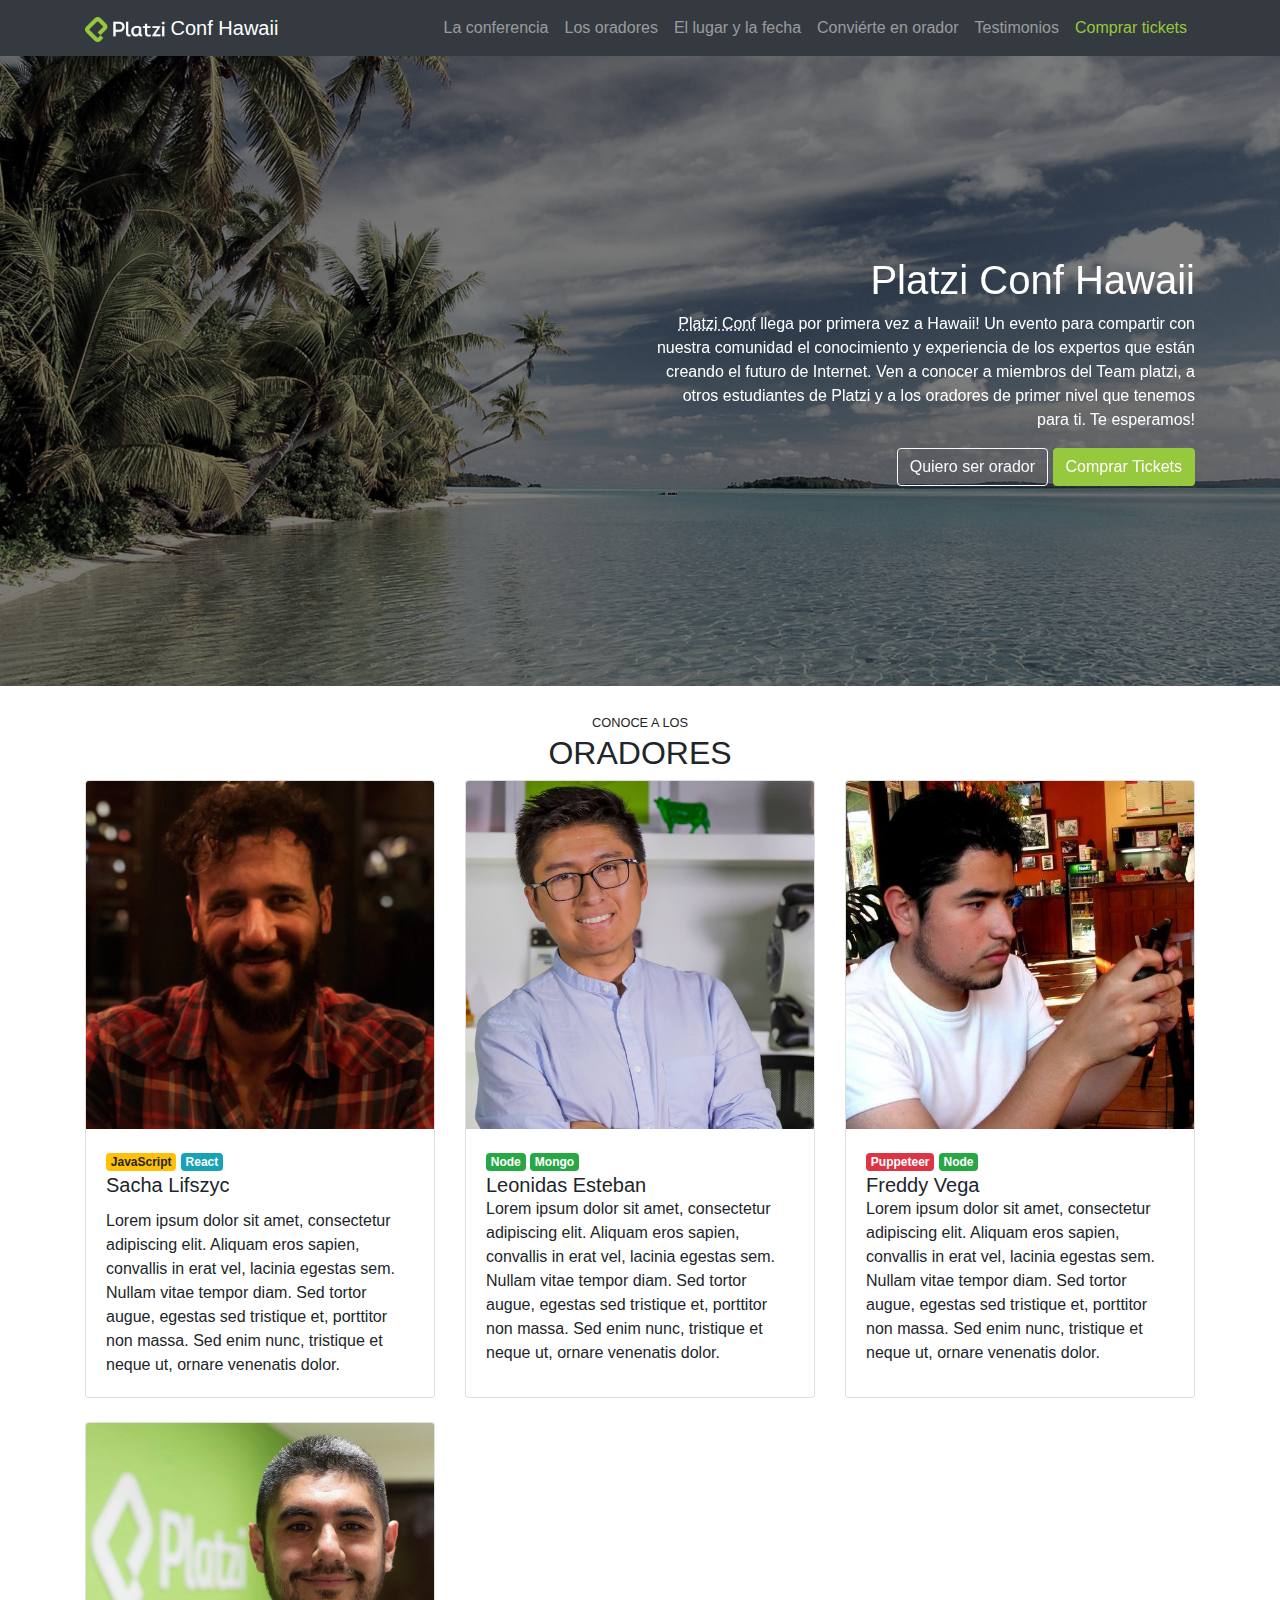
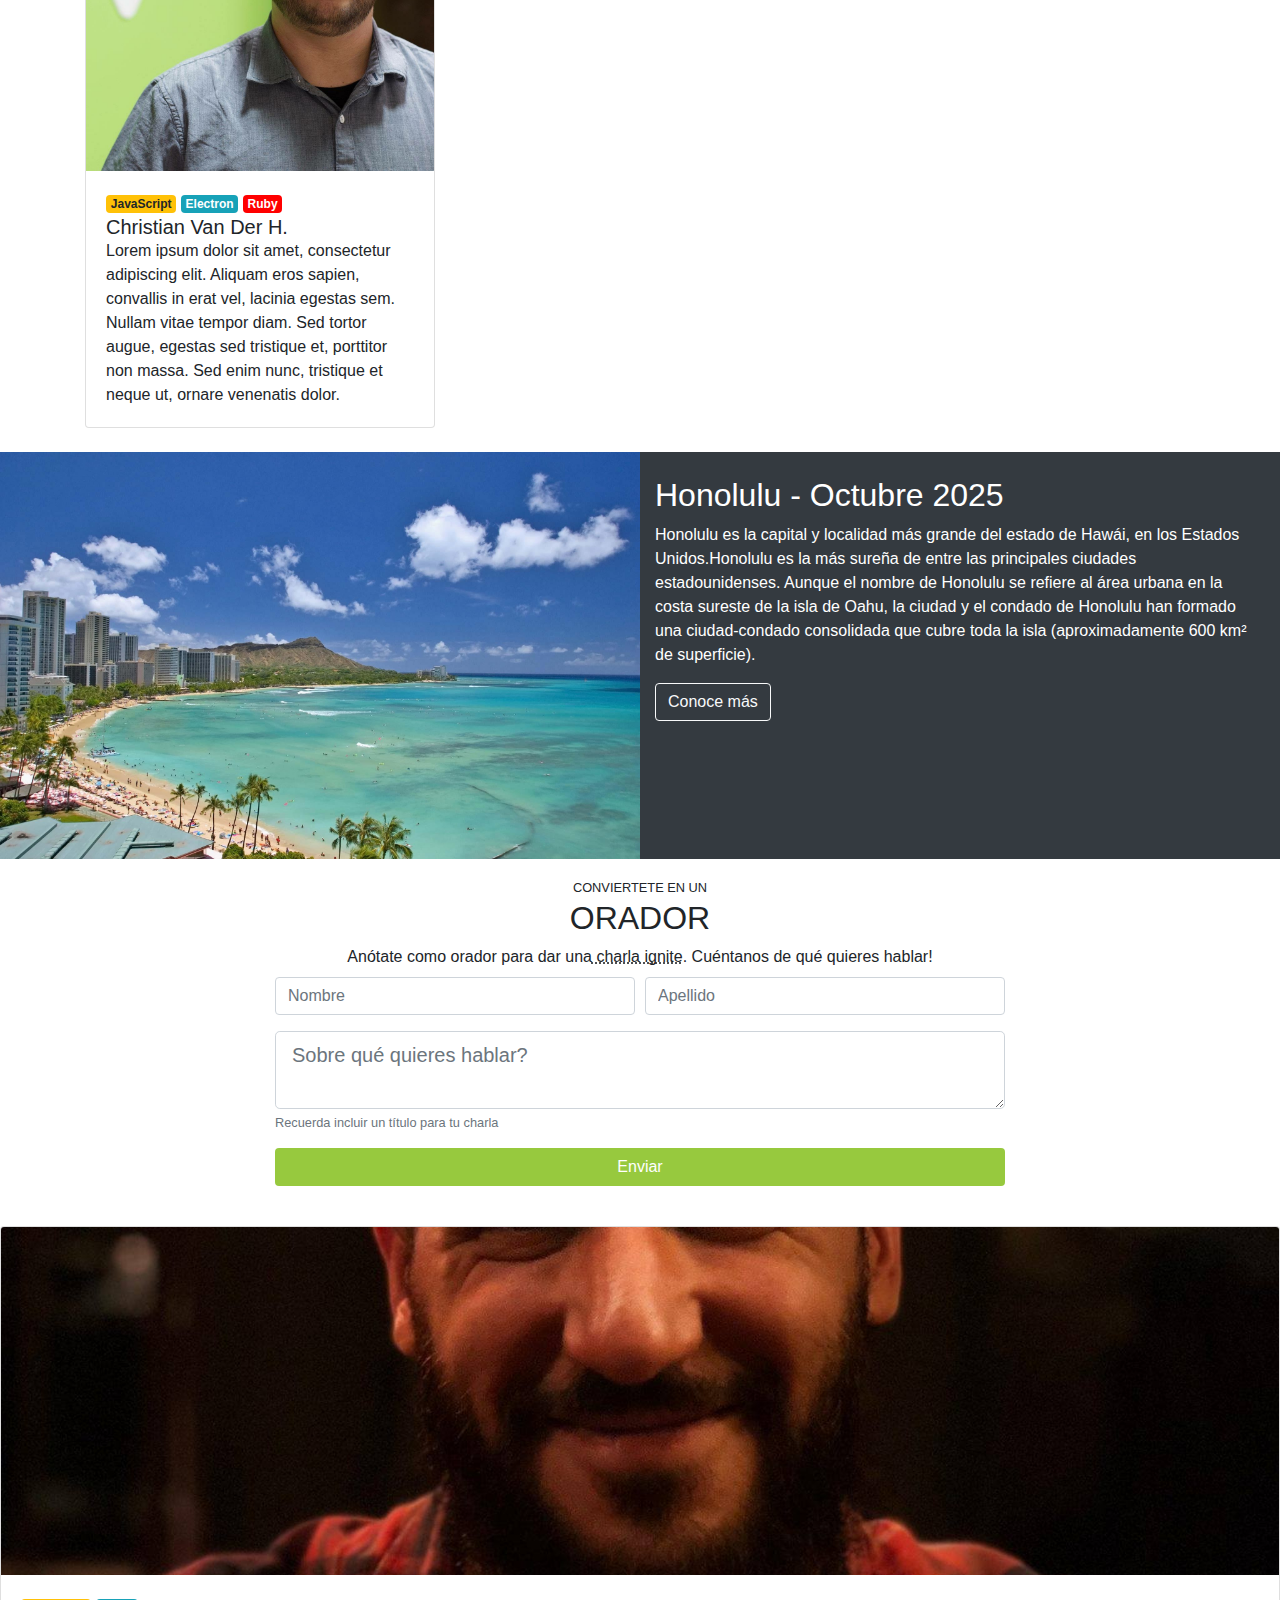
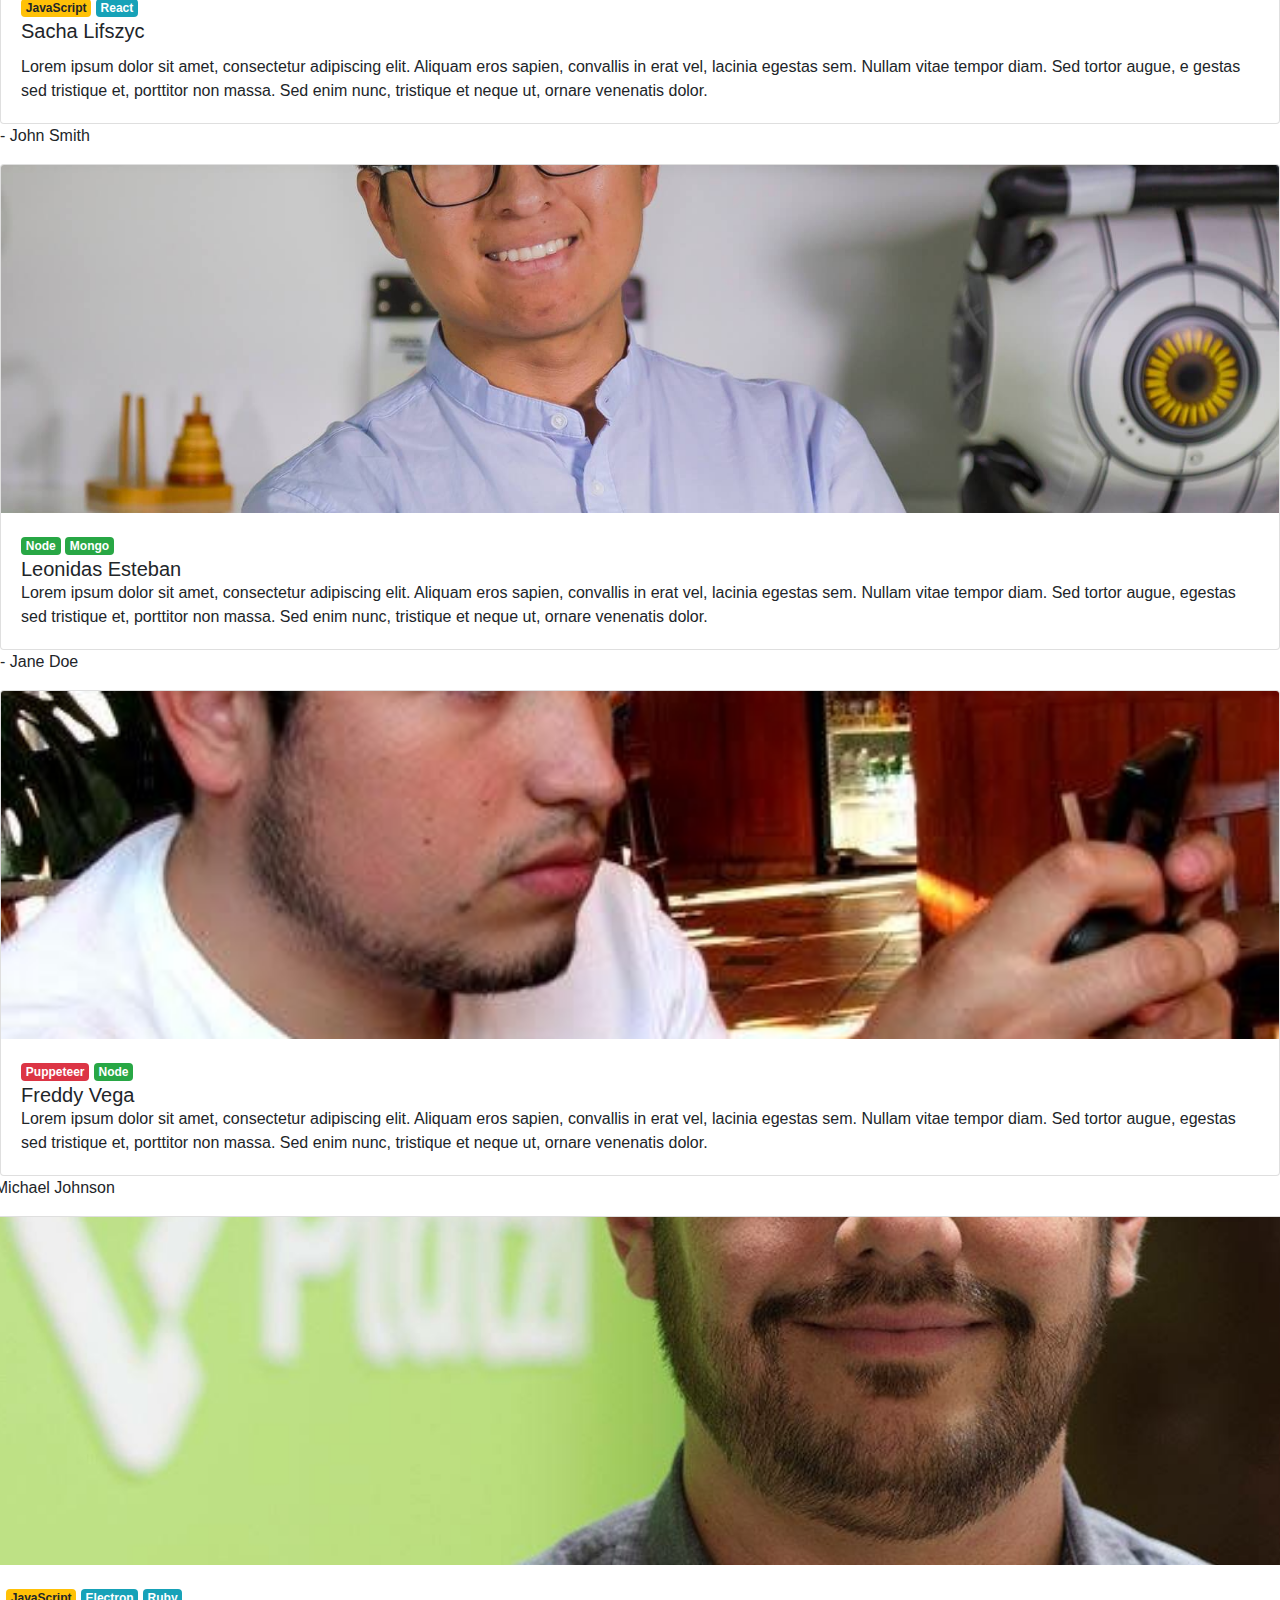
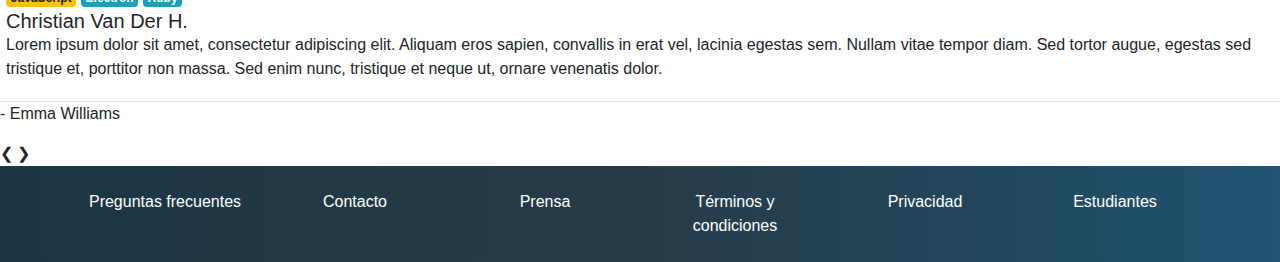
==== index.html @ 07f014dd "sección de testimonios incluida en la navbar" ====
<!doctype html>
<html lang="en">
  <head>
    <!-- Required meta tags -->
    <meta charset="utf-8">
    <meta name="viewport" content="width=device-width, initial-scale=1, shrink-to-fit=no">

    <!-- Bootstrap CSS -->
    <link rel="stylesheet" href="https://stackpath.bootstrapcdn.com/bootstrap/4.4.1/css/bootstrap.min.css" integrity="sha384-Vkoo8x4CGsO3+Hhxv8T/Q5PaXtkKtu6ug5TOeNV6gBiFeWPGFN9MuhOf23Q9Ifjh" crossorigin="anonymous">
    <link rel="stylesheet" href="css/index.css">
    <title>Proyecto Bootstrap</title>
    
  </head>
  <body data-spy="scroll" data-target="#navbar" data-offset="57">
        <nav id="header" class="navbar navbar-expand-lg navbar-dark bg-dark sticky-top">
    <div class="container">
      <a class="navbar-brand" href="#">
        <img src="images/platzi-logo.png" alt="Logo de Platzi">
        Conf Hawaii
      </a>
      <button class="navbar-toggler" type="button" data-toggle="collapse" data-target="#navbar" aria-controls="navbarSupportedContent" aria-expanded="false" aria-label="Toggle navigation">
      <span class="navbar-toggler-icon"></span>
      </button>

      <div class="collapse navbar-collapse" id="navbar">
      <ul class="navbar-nav ml-auto">
        <li class="nav-item">
          <a class="nav-link" href="#main">La conferencia <span class="sr-only">(current)</span></a>
        </li>
        <li class="nav-item">
          <a class="nav-link" href="#speakers">Los oradores</a>
        </li>
        <li class="nav-item">
          <a class="nav-link" href="#place-time">El lugar y la fecha</a>
        </li>
        <li class="nav-item">
          <a class="nav-link" href="#conviertete-en-orador">Conviérte en orador</a>
        </li>
        <li class="nav-item">
          <a class="nav-link" href="#testimonies">Testimonios</a>
        </li>
        <li class="nav-item">
          <a class="nav-link text-platzi" href="#" data-toggle="modal" data-target="#modalCompra">Comprar tickets</a>
        </li>
      </ul>
    </div>
</div>
</nav>
    <!-- header -->
    <!-- /header -->

    <!-- Main --> 
    <main id="main">
        <div id="carousel" class="carousel slide carousel-fade" data-ride="carousel"  data-pause="false">
            <div class="carousel-inner">
              <div class="carousel-item active">
                <img src="images/hawaii.jpg" class="d-block w-100" alt="Hawaii 1">
              </div>
              <div class="carousel-item">
                <img src="images/hawaii2.jpg" class="d-block w-100" alt="Hawaii 2">
              </div>
              <div class="carousel-item">
                <img src="images/hawaii3.jpeg" class="d-block w-100" alt="Hawaii 3  ">
              </div>
              <div class="overlay">
                <div class="container">
                  <div class="row align-items-center">
                    <div class="col-md-6 offset-md-6 text-center text-md-right">
                      <h1>Platzi Conf Hawaii</h1>
                      <p class="d-none d-md-block"><abbr data-toggle="tooltip" title="La exclusiva conferencia de Platzi"> Platzi Conf</abbr> llega por primera vez a Hawaii! Un evento para
                       compartir con nuestra comunidad el conocimiento y experiencia
                       de los expertos que están creando el futuro de Internet. Ven
                       a conocer a miembros del Team platzi, a otros estudiantes de
                       Platzi y a los oradores de primer nivel que tenemos para  ti.
                       Te esperamos!</p>
                       <a class="btn btn-outline-light" href="#">Quiero ser orador</a>
                       <button class="btn btn-platzi" type="button" data-toggle="modal" data-target="#modalCompra">Comprar Tickets</button>
                    </div>
                  </div>
                </div>
            </div>
          </div>
    </main>
    <!-- /Main-->

    <!-- Speakers -->
    <section id="speakers" class="mt-4">
      <div class="container">
        <div class="row">
            <div class ="col text-center text-uppercase">
              <small>Conoce a los</small>
              <h2>Oradores</h2>
            </div>
        </div>
        <div class="row">
          <div class="col-12 col-md-6 col-lg-4 mb-4">
              <div class="card">
                  <img src="images/sacha.jpg" class="card-img-top" alt="Foto de Sacha">
                  <div class="card-body">
                    <div class="badges">
                      <span class="badge badge-warning">JavaScript</span>
                      <span class="badge badge-info">React</span>
                    </div>
                    <h5 class="card-title">Sacha Lifszyc</h5>
                    <p class="card-text">Lorem ipsum dolor sit amet, consectetur adipiscing elit. Aliquam eros sapien, convallis in erat vel, lacinia egestas sem. Nullam vitae tempor diam. Sed tortor augue, egestas sed tristique et, porttitor non massa. Sed enim nunc, tristique et neque ut, ornare venenatis dolor. </p>
                    
                 </div>
              </div>
          </div>
          <div class="col-12 col-md-6 col-lg-4 mb-4">
              <div class="card">
                  <img src="images/leonidas.jpeg" class="card-img-top" alt="Foto de Leonidas">
                  <div class="card-body">
                    <div class="badges">
                      <span class="badge badge-success">Node</span>
                      <span class="badge badge-success">Mongo</span>
                    </div>
                    <h5 class="card-title mb-0">Leonidas Esteban</h5>
                    <p class="card-text">Lorem ipsum dolor sit amet, consectetur adipiscing elit. Aliquam eros sapien, convallis in erat vel, lacinia egestas sem. Nullam vitae tempor diam. Sed tortor augue, egestas sed tristique et, porttitor non massa. Sed enim nunc, tristique et neque ut, ornare venenatis dolor. </p>
                    
                 </div>
              </div>
          </div>
          <div class="col-12 col-md-6 col-lg-4 mb-4">
              <div class="card">
                  <img src="images/freddy.jpeg" class="card-img-top" alt="Freddy Vega">
                  <div class="card-body">
                    <div class="badges">
                      <span class="badge badge-danger">Puppeteer</span>
                      <span class="badge badge-success">Node</span>
                    </div>
                    <h5 class="card-title mb-0">Freddy Vega</h5>
                    <p class="card-text">Lorem ipsum dolor sit amet, consectetur adipiscing elit. Aliquam eros sapien, convallis in erat vel, lacinia egestas sem. Nullam vitae tempor diam. Sed tortor augue, egestas sed tristique et, porttitor non massa. Sed enim nunc, tristique et neque ut, ornare venenatis dolor. </p>
                    
                 </div>
              </div>
          </div>
          <div class="col-12 col-md-6 col-lg-4 mb-4">
              <div class="card">
                  <img src="images/cvander.jpeg" class="card-img-top" alt="Foto de Christian">
                  <div class="card-body">
                    <div class="badges">
                      <span class="badge badge-warning"><abbr style="text-decoration: none" sanitize="true" data-toggle="tooltip" title="Lenguaje de programación del ámbito web"> JavaScript</abbr></span>
                      <span class="badge badge-info">Electron</span>
                      <span id="badgeRuby" class="badge badge-info">Ruby</span>
                    </div>
                    <h5 class="card-title mb-0">Christian Van Der H.</h5>
                    <p class="card-text">Lorem ipsum dolor sit amet, consectetur adipiscing elit. Aliquam eros sapien, convallis in erat vel, lacinia egestas sem. Nullam vitae tempor diam. Sed tortor augue, egestas sed tristique et, porttitor non massa. Sed enim nunc, tristique et neque ut, ornare venenatis dolor. </p>
                    
                 </div>
              </div>
          </div>
        </div>
      </div>
    </section>
    <!-- /Speakers -->
    <!-- Lugar y Fecha -->
    <section id="place-time">
      <div class="container-fluid">
        <div class="row">
          <div class="col-12 col-lg-6 pl-0 pr-0">
            <img src="images/honolulu.jpg" alt="Honolulu">
          </div>
           <div class="col-12 col-lg-6 pt-4 pb-4">
            <h2>Honolulu - Octubre 2025</h2>
            <p>Honolulu es la capital y localidad más grande del estado de Hawái, en los Estados Unidos.Honolulu es la más sureña de entre las principales ciudades estadounidenses. Aunque el nombre de Honolulu se refiere al área urbana en la costa sureste de la isla de Oahu, la ciudad y el condado de Honolulu han formado una ciudad-condado consolidada que cubre toda la isla (aproximadamente 600 km² de superficie).
            </p>
            <a class="btn btn-outline-light" href="https://es.wikipedia.org/wiki/Honolulu">Conoce más</a>
          </div>
        </div>
      </div>
    </section>
    <!-- /Lugar y Fecha -->
    <!-- Conviertete en Orador -->
    <section id="conviertete-en-orador" class="pt-3 pb-3">
      <div class="container">
        <div class="row">
          <div class="col text-uppercase text-center">
            <small>Conviertete en un</small>
            <h2>Orador</h2>
          </div>
        </div>
        <div class="row">
          <div class="col text-center">
            Anótate como orador para dar una<abbr data-toggle="tooltip" title="Charlas de 5 minutos"> charla ignite</abbr>.
            Cuéntanos de qué quieres hablar!
          </div>
        </div>
        <div class="row">
          <div class="col col-md-10 offset-md-1 col-lg-8 offset-lg-2 pt-2">
            <form>
              <div class="form-row">
                <div class="form-group col-12 col-md-6">
                  <input type="text" class="form-control" placeholder="Nombre">
                </div>
                <div class="form-group col-12 col-md-6">
                  <input type="text" class="form-control" placeholder="Apellido">
                </div>
              </div> 
              <div class="form-row">
                <div class="form-group col">
                  <textarea name="text" class="form-control form-control-lg" placeholder="Sobre qué quieres hablar?"></textarea>
                  <small class="form-text text-muted">Recuerda incluir un título para tu charla</small>
                </div>
              </div>
              <div class="form-row">
                <div class="col">
                  <button type="button" class="btn btn-platzi btn-block">Enviar</button>
                </div>
              </div>
            </form>
          </div>
        </div>
      </div>
    </section>
    <!-- Testimonies-->
    <!-- <section id="testimonies" class="mt-4">
      <div class="container">
        <div class="row">
            <div class ="col text-center text-uppercase">
              <small>Nuestros clientes cuentan su experiencia con nosotros</small>
              <h2>Testimonios</h2>
            </div>
        </div>
        <div class="row">
          <div id="carousel-testimonies" class="owl-carousel">
            <div class="card">
                <img src="images/sacha.jpg" class="card-img-top" alt="Foto de Sacha">
                <div class="card-body">
                  <div class="badges">
                    <span class="badge badge-warning">JavaScript</span>
                    <span class="badge badge-info">React</span>
                  </div>
                  <h5 class="card-title">Sacha Lifszyc</h5>
                  <p class="card-text">Lorem ipsum dolor sit amet, consectetur adipiscing elit. Aliquam eros sapien, convallis in erat vel, lacinia egestas sem. Nullam vitae tempor diam. Sed tortor augue, e
                    gestas sed tristique et, porttitor non massa. Sed enim nunc, tristique et neque ut, ornare venenatis dolor. </p>
                  </div>
                  </div>
                  <div class="card">
                  <img src="images/leonidas.jpeg" class="card-img-top" alt="Foto de Leonidas">
                  <div class="card-body">
                  <div class="badges">
                  <span class="badge badge-success">Node</span>
                  <span class="badge badge-success">Mongo</span>
                  </div>
                  <h5 class="card-title mb-0">Leonidas Esteban</h5>
                  <p class="card-text">Lorem ipsum dolor sit amet, consectetur adipiscing elit. Aliquam eros sapien, convallis in erat vel, lacinia egestas sem. Nullam vitae tempor diam. Sed tortor augue, egestas sed tristique et, porttitor non massa. Sed enim nunc, tristique et neque ut, ornare venenatis dolor. </p>
                  </div>
                  </div>
                  <div class="card">
                  <img src="images/freddy.jpeg" class="card-img-top" alt="Freddy Vega">
                  <div class="card-body">
                    <div class="badges">
                      <span class="badge badge-danger">Puppeteer</span>
                      <span class="badge badge-success">Node</span>
                    </div>
                    <h5 class="card-title mb-0">Freddy Vega</h5>
                    <p class="card-text">Lorem ipsum dolor sit amet, consectetur adipiscing elit. Aliquam eros sapien, convallis in erat vel, lacinia egestas sem. Nullam vitae tempor diam. Sed tortor augue, egestas sed tristique et, porttitor non massa. Sed enim nunc, tristique et neque ut, ornare venenatis dolor.</p>
                </div>
            </div>
        </div>
          <div class="row">
              <div class="card">
                  <img src="images/cvander.jpeg" class="card-img-top" alt="Foto de Christian">
                  <div class="card-body">
                      <div class="badges">
                        <span class="badge badge-warning">JavaScript</span>
                        <span class="badge badge-info">Electron</span>
                        <span class="badge badge-info">Ruby</span>
                      </div>
                      <h5 class="card-title mb-0">Christian Van Der H.</h5>
                      <p class="card-text">Lorem ipsum dolor sit amet, consectetur adipiscing elit. Aliquam eros sapien, convallis in erat vel, lacinia egestas sem. Nullam vitae tempor diam. Sed tortor augue, egestas sed tristique et, porttitor non massa. Sed enim nunc, tristique et neque ut, ornare venenatis dolor. </p>
                  </div>
              </div>
          </div>
      </div> -->
      <!-- Testimonios -->
     <section id="testimonies" class="mt-4">
      <div class="testimonial-carousel">
        <div class="testimonial-slide">
          <div class="card">
            <img src="images/sacha.jpg" class="card-img-top" alt="Foto de Sacha">
            <div class="card-body">
              <div class="badges">
                <span class="badge badge-warning">JavaScript</span>
                <span class="badge badge-info">React</span>
              </div>
              <h5 class="card-title">Sacha Lifszyc</h5>
              <p class="card-text">Lorem ipsum dolor sit amet, consectetur adipiscing elit. Aliquam eros sapien, convallis in erat vel, lacinia egestas sem. Nullam vitae tempor diam. Sed tortor augue, e
                gestas sed tristique et, porttitor non massa. Sed enim nunc, tristique et neque ut, ornare venenatis dolor. </p>
              </div>
              </div>
          <p class="author">- John Smith</p>
        </div>
        <div class="testimonial-slide">
          <div class="card">
            <img src="images/leonidas.jpeg" class="card-img-top" alt="Foto de Leonidas">
            <div class="card-body">
            <div class="badges">
            <span class="badge badge-success">Node</span>
            <span class="badge badge-success">Mongo</span>
            </div>
            <h5 class="card-title mb-0">Leonidas Esteban</h5>
            <p class="card-text">Lorem ipsum dolor sit amet, consectetur adipiscing elit. Aliquam eros sapien, convallis in erat vel, lacinia egestas sem. Nullam vitae tempor diam. Sed tortor augue, egestas sed tristique et, porttitor non massa. Sed enim nunc, tristique et neque ut, ornare venenatis dolor. </p>
            </div>
            </div>
          <p class="author">- Jane Doe</p>
        </div>
        <div class="testimonial-slide">
          <div class="card">
            <img src="images/freddy.jpeg" class="card-img-top" alt="Freddy Vega">
            <div class="card-body">
              <div class="badges">
                <span class="badge badge-danger">Puppeteer</span>
                <span class="badge badge-success">Node</span>
              </div>
              <h5 class="card-title mb-0">Freddy Vega</h5>
              <p class="card-text">Lorem ipsum dolor sit amet, consectetur adipiscing elit. Aliquam eros sapien, convallis in erat vel, lacinia egestas sem. Nullam vitae tempor diam. Sed tortor augue, egestas sed tristique et, porttitor non massa. Sed enim nunc, tristique et neque ut, ornare venenatis dolor.</p>
          </div>
      </div>
  </div>
    <div class="row">
          <p class="author">- Michael Johnson</p>
        </div>
        <div class="testimonial-slide">
          <div class="row">
            <div class="card">
                <img src="images/cvander.jpeg" class="card-img-top" alt="Foto de Christian">
                <div class="card-body">
                    <div class="badges">
                      <span class="badge badge-warning">JavaScript</span>
                      <span class="badge badge-info">Electron</span>
                      <span class="badge badge-info">Ruby</span>
                    </div>
                    <h5 class="card-title mb-0">Christian Van Der H.</h5>
                    <p class="card-text">Lorem ipsum dolor sit amet, consectetur adipiscing elit. Aliquam eros sapien, convallis in erat vel, lacinia egestas sem. Nullam vitae tempor diam. Sed tortor augue, egestas sed tristique et, porttitor non massa. Sed enim nunc, tristique et neque ut, ornare venenatis dolor. </p>
                </div>
            </div>
        </div>
          <p class="author">- Emma Williams</p>
        </div>
        <a class="prev" onclick="prevSlide()">&#10094;</a>
        <a class="next" onclick="nextSlide()">&#10095;</a>
      </div>
      
    </section>

    <!-- /Testimonies -->

    <!-- /Conviertete en Orador -->
    <!--footer-->
    <footer id="footer" class="pb-4 pt-4">
      <div class="container">
        <div class="row text-center">
          <div class="col-12 col-lg">
            <a href="#">Preguntas frecuentes</a>
          </div>
          <div class="col-12 col-lg">
            <a href="#">Contacto</a>
          </div>
          <div class="col-12 col-lg">
            <a href="#">Prensa</a>
          </div>
          <div class="col-12 col-lg">
            <a href="#">Términos y condiciones</a>
          </div>
          <div class="col-12 col-lg">
            <a href="#">Privacidad</a>
          </div>
          <div class="col-12 col-lg">
            <a href="#">Estudiantes</a>
          </div>
        </div>
      </div>
    </footer>
    <!-- /footer -->
      
    <!-- Modal -->
    <div class="modal fade" id="modalCompra" tabindex="-1" role="dialog" aria-labelledby="exampleModalCenterTitle" aria-hidden="true">
  <div class="modal-dialog modal-dialog-centered" role="document">
    <div class="modal-content">
      <div class="modal-header">
        <h5 class="modal-title" id="exampleModalCenterTitle">Comprar Tickets</h5>
        <button type="button" class="close" data-dismiss="modal" aria-label="Close">
          <span aria-hidden="true">&times;</span>
        </button>
      </div>
      <div class="modal-body">
        <form>
          <div class="form-row">
            <div class="form-group col">
              <div class="input-group mb-3">
                <div class="input-group-prepend">
                  <span class="input-group-text" id="basic-addon1">@</span>
                </div>
                <input type="text" class="form-control" placeholder="Username" aria-label="Username" aria-describedby="basic-addon1">
              </div>
            </div>
          </div>
        </form>
        <div class="alert alert-warning" role="alert">
          Recibirás un correo de confirmación si ganas el sorteo
        </div>
      </div>
      <div class="modal-footer">
        <button type="button" class="btn btn-secondary" data-dismiss="modal">Cancelar</button>
        <button type="button" class="btn btn-platzi">Comprar</button>
      </div>
    </div>
  </div>
</div>
    <!-- /Modal -->

    <!-- Optional JavaScript -->
    <!-- jQuery first, then Popper.js, then Bootstrap JS -->
    <script src="https://code.jquery.com/jquery-3.4.1.slim.min.js" integrity="sha384-J6qa4849blE2+poT4WnyKhv5vZF5SrPo0iEjwBvKU7imGFAV0wwj1yYfoRSJoZ+n" crossorigin="anonymous"></script>
    <script src="https://cdn.jsdelivr.net/npm/popper.js@1.16.0/dist/umd/popper.min.js" integrity="sha384-Q6E9RHvbIyZFJoft+2mJbHaEWldlvI9IOYy5n3zV9zzTtmI3UksdQRVvoxMfooAo" crossorigin="anonymous"></script>
    <script src="https://stackpath.bootstrapcdn.com/bootstrap/4.4.1/js/bootstrap.min.js" integrity="sha384-wfSDF2E50Y2D1uUdj0O3uMBJnjuUD4Ih7YwaYd1iqfktj0Uod8GCExl3Og8ifwB6" crossorigin="anonymous"></script>
    <script src="js/index.js"></script>
  </body>
</html>
---- css/index.css ----
#header img{
	width: 80px;
}

.text-platzi {
	color: #97c93e !Important;
}

.btn-platzi {
	background-color:  #97c93e;
	color: white;
}

.btn-platzi:hover {
	background-color: #82ad36;
	color: white;
}

.card {
	height: 100%;
}

.card img {
 height: 348px;
 object-fit: cover;
}

#place-time {
	background-color: #343a40;
	color: white;
}

#place-time img {
	max-width: 100%;
}

#badgeRuby{
	background-color: red;
	color: white;
}

#main .carousel-inner img {
max-height: 70vh;
object-fit: cover;
filter: grayscale(70%);
}

#carousel {
	position: relative;
}

#carousel .overlay {
	z-index: 1;
	position: absolute;
	top: 0;
	bottom: 0;
	left: 0;
	right: 0;
	background-color: rgba(0,0,0,0.5);
	color: white;
}

#carousel .overlay .container,
#carousel .overlay .row {
	height: 100%
}

/*
body {
	background: yellow;
}
*/

footer {
	background: linear-gradient(90deg, #1c3643 0, #273b47 50%, #1e5372);
}

footer a {
	color: white;
}

/*
.a{
	color: orange;
}
.footer {
	background: linear-gradient(90deg, #1c3643 0, #273b47 50%, #1e5372);
}
*/
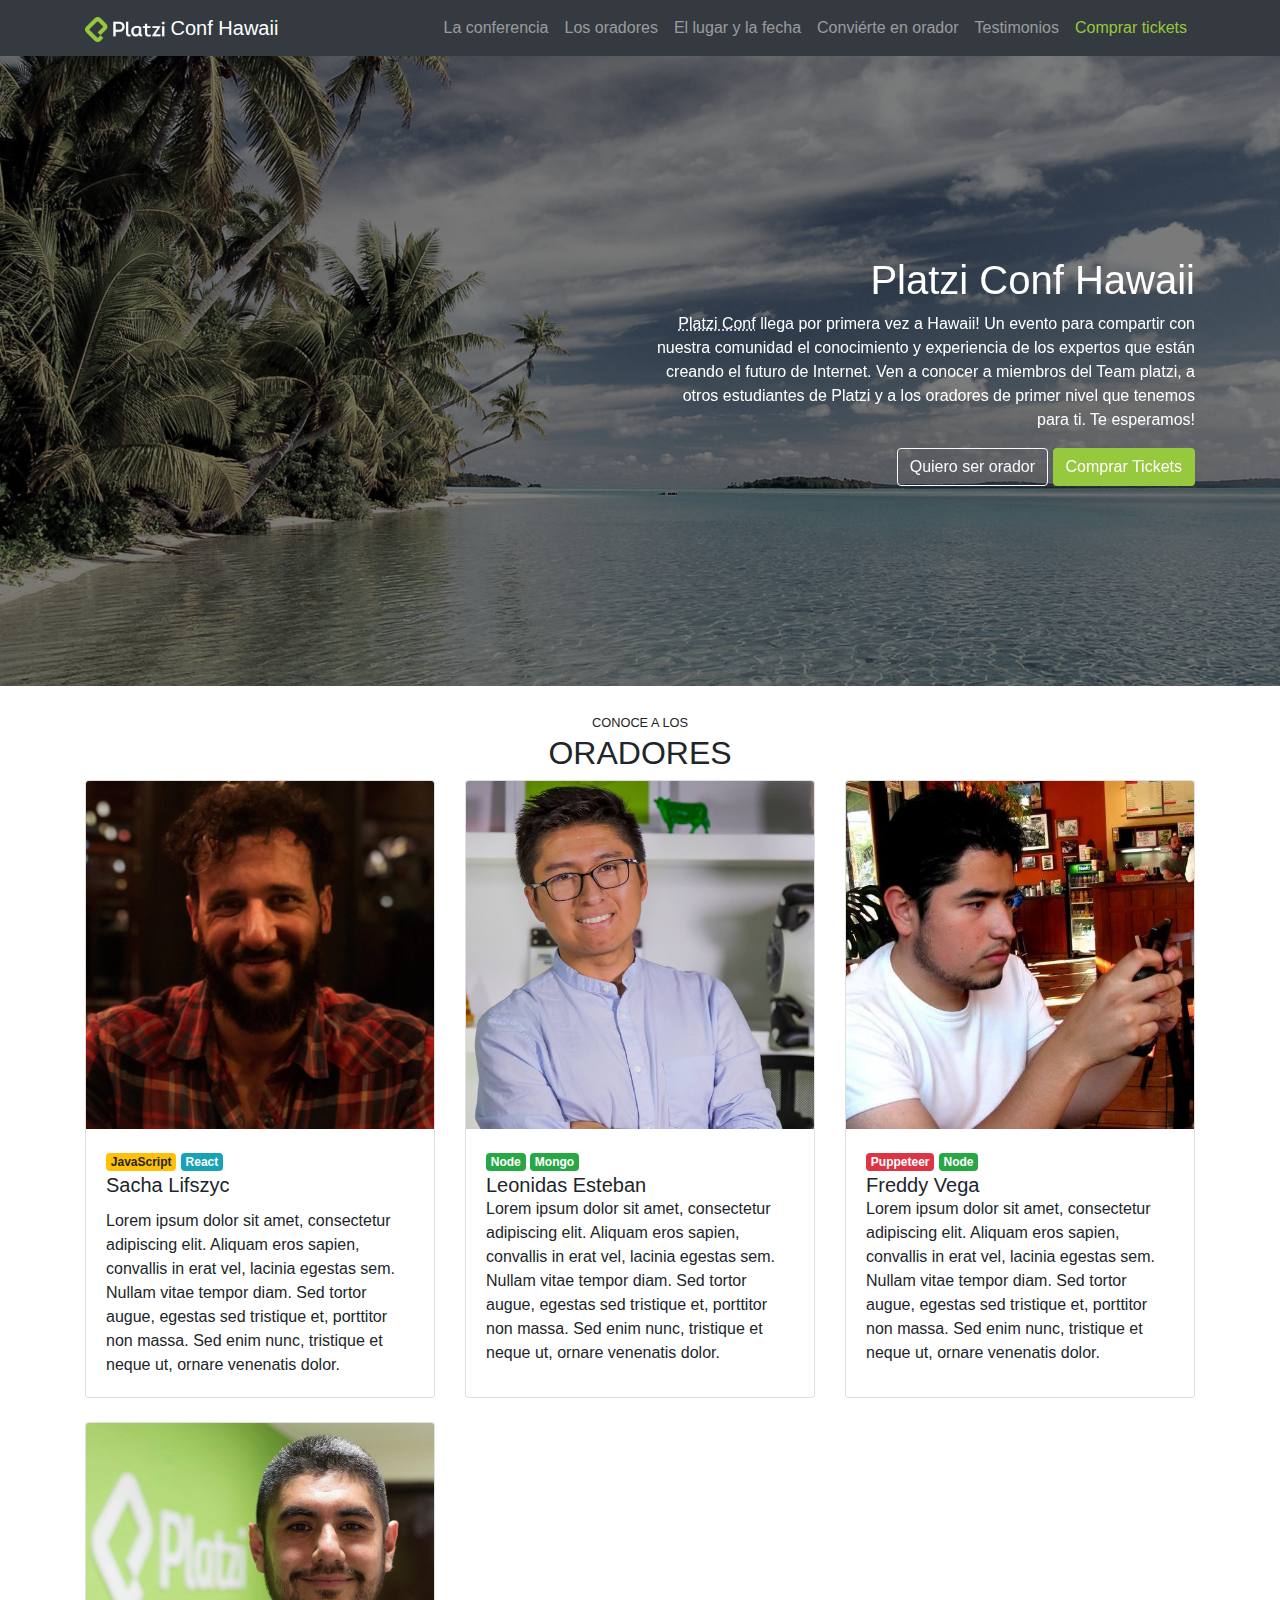
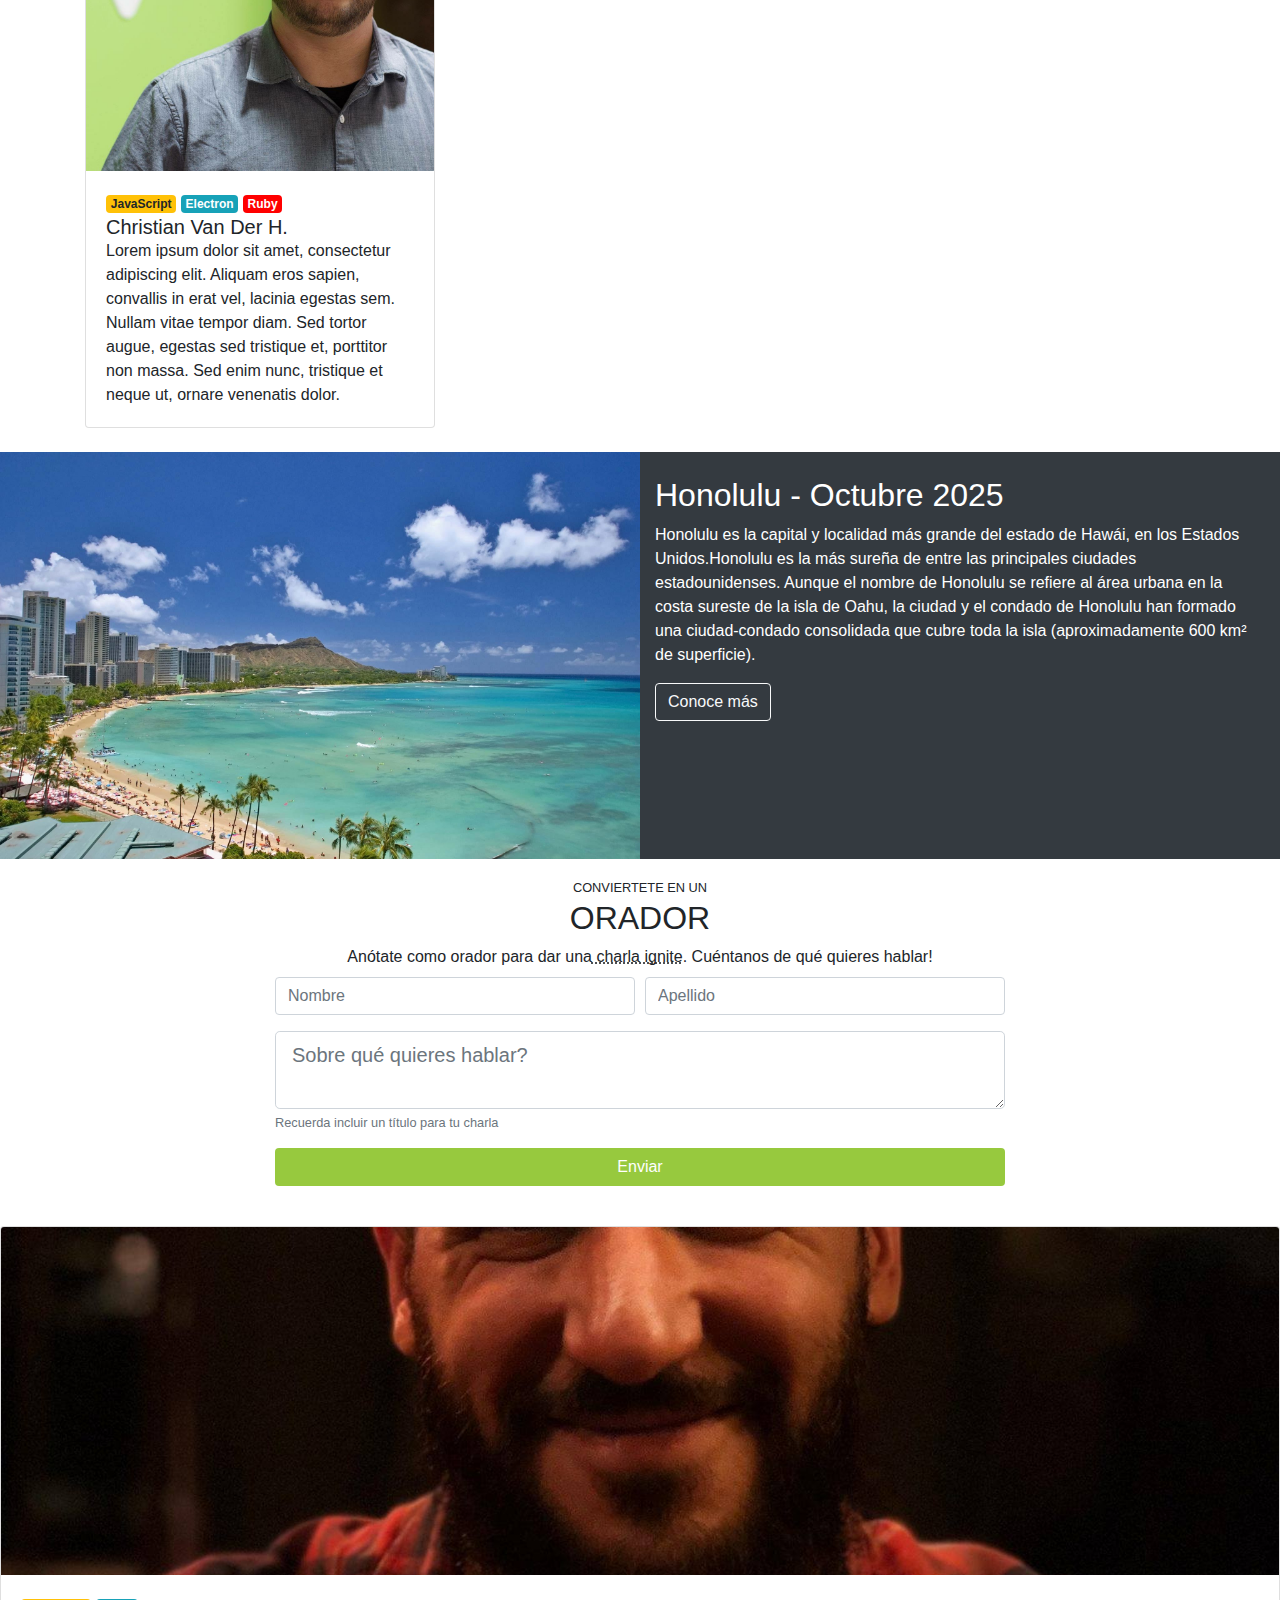
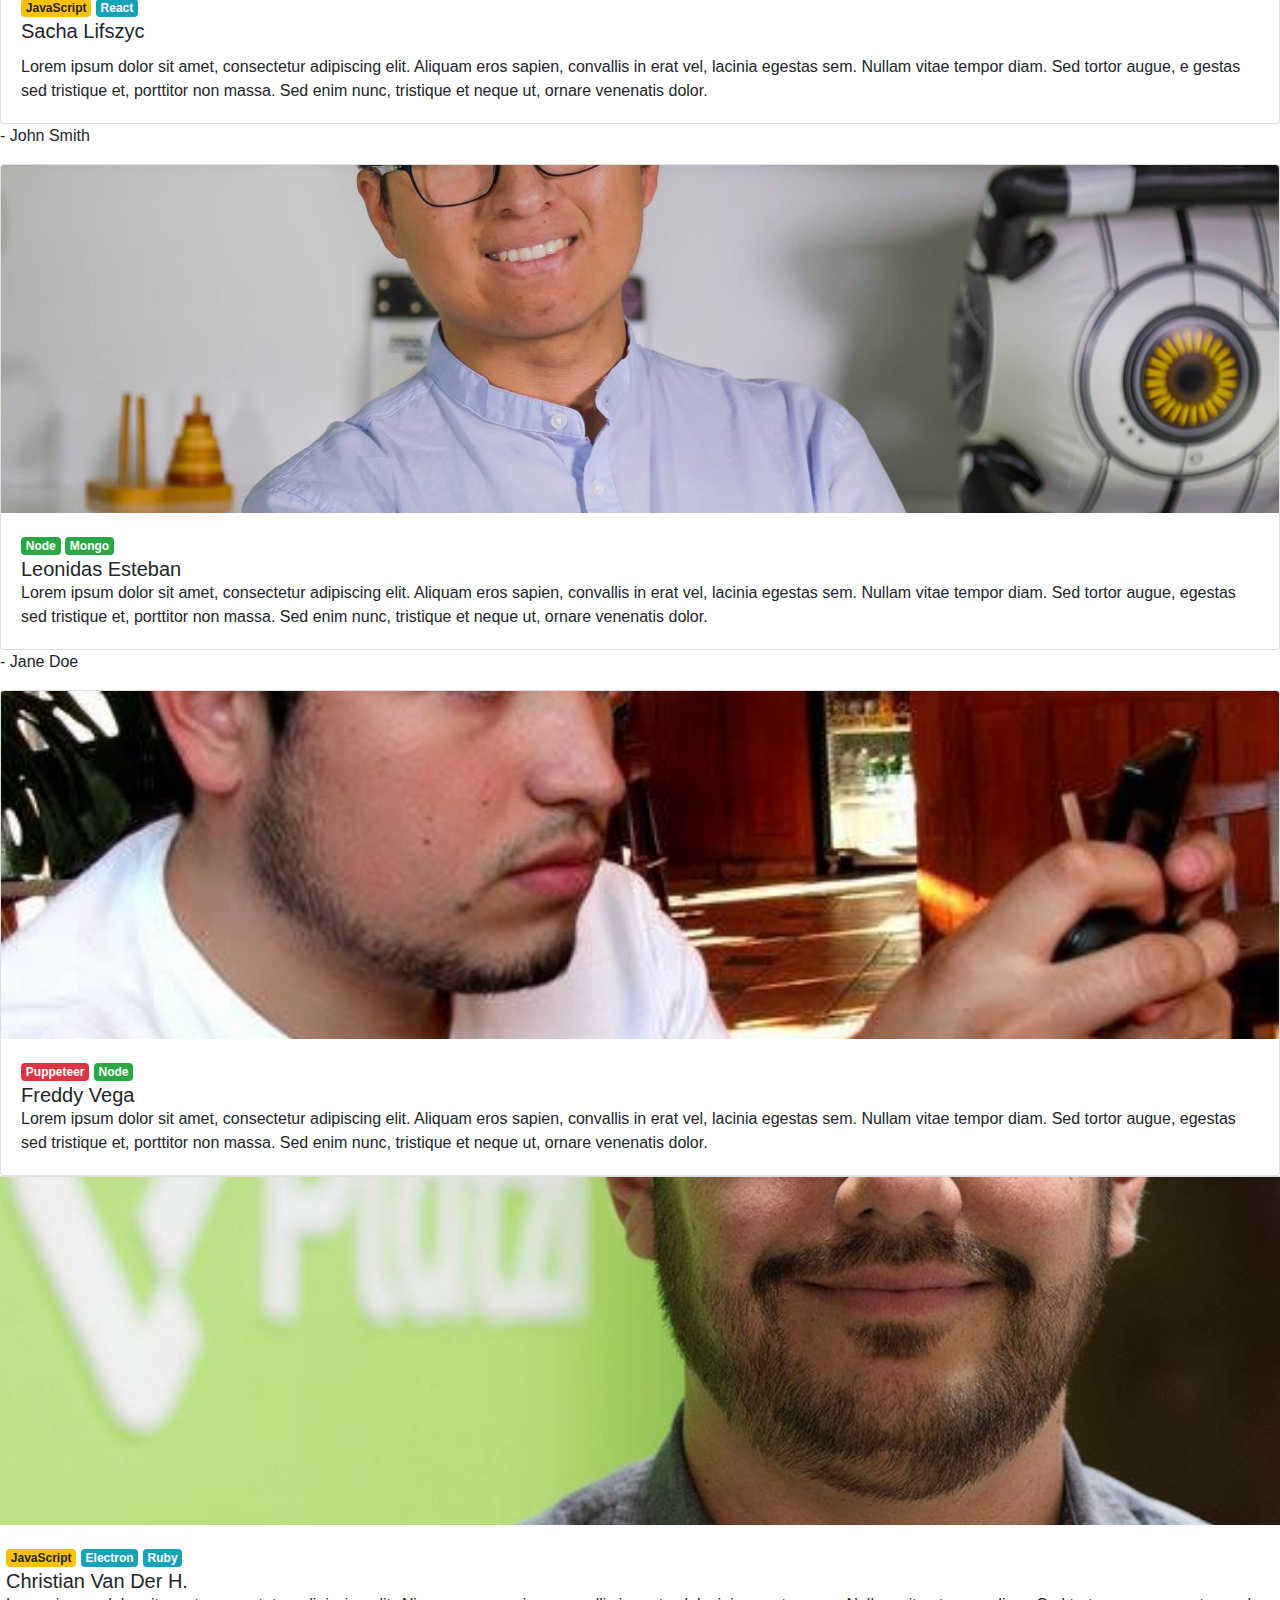
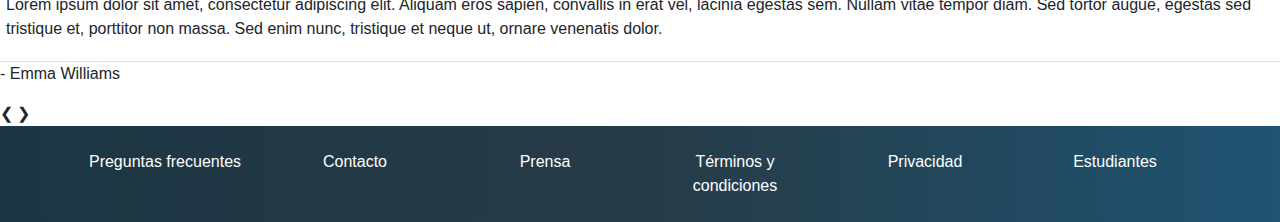
==== commit 5395f7c9: "automatic showSlides function implemented" ====
--- a/index.html
+++ b/index.html
@@ -213,67 +213,6 @@
         </div>
       </div>
     </section>
-    <!-- Testimonies-->
-    <!-- <section id="testimonies" class="mt-4">
-      <div class="container">
-        <div class="row">
-            <div class ="col text-center text-uppercase">
-              <small>Nuestros clientes cuentan su experiencia con nosotros</small>
-              <h2>Testimonios</h2>
-            </div>
-        </div>
-        <div class="row">
-          <div id="carousel-testimonies" class="owl-carousel">
-            <div class="card">
-                <img src="images/sacha.jpg" class="card-img-top" alt="Foto de Sacha">
-                <div class="card-body">
-                  <div class="badges">
-                    <span class="badge badge-warning">JavaScript</span>
-                    <span class="badge badge-info">React</span>
-                  </div>
-                  <h5 class="card-title">Sacha Lifszyc</h5>
-                  <p class="card-text">Lorem ipsum dolor sit amet, consectetur adipiscing elit. Aliquam eros sapien, convallis in erat vel, lacinia egestas sem. Nullam vitae tempor diam. Sed tortor augue, e
-                    gestas sed tristique et, porttitor non massa. Sed enim nunc, tristique et neque ut, ornare venenatis dolor. </p>
-                  </div>
-                  </div>
-                  <div class="card">
-                  <img src="images/leonidas.jpeg" class="card-img-top" alt="Foto de Leonidas">
-                  <div class="card-body">
-                  <div class="badges">
-                  <span class="badge badge-success">Node</span>
-                  <span class="badge badge-success">Mongo</span>
-                  </div>
-                  <h5 class="card-title mb-0">Leonidas Esteban</h5>
-                  <p class="card-text">Lorem ipsum dolor sit amet, consectetur adipiscing elit. Aliquam eros sapien, convallis in erat vel, lacinia egestas sem. Nullam vitae tempor diam. Sed tortor augue, egestas sed tristique et, porttitor non massa. Sed enim nunc, tristique et neque ut, ornare venenatis dolor. </p>
-                  </div>
-                  </div>
-                  <div class="card">
-                  <img src="images/freddy.jpeg" class="card-img-top" alt="Freddy Vega">
-                  <div class="card-body">
-                    <div class="badges">
-                      <span class="badge badge-danger">Puppeteer</span>
-                      <span class="badge badge-success">Node</span>
-                    </div>
-                    <h5 class="card-title mb-0">Freddy Vega</h5>
-                    <p class="card-text">Lorem ipsum dolor sit amet, consectetur adipiscing elit. Aliquam eros sapien, convallis in erat vel, lacinia egestas sem. Nullam vitae tempor diam. Sed tortor augue, egestas sed tristique et, porttitor non massa. Sed enim nunc, tristique et neque ut, ornare venenatis dolor.</p>
-                </div>
-            </div>
-        </div>
-          <div class="row">
-              <div class="card">
-                  <img src="images/cvander.jpeg" class="card-img-top" alt="Foto de Christian">
-                  <div class="card-body">
-                      <div class="badges">
-                        <span class="badge badge-warning">JavaScript</span>
-                        <span class="badge badge-info">Electron</span>
-                        <span class="badge badge-info">Ruby</span>
-                      </div>
-                      <h5 class="card-title mb-0">Christian Van Der H.</h5>
-                      <p class="card-text">Lorem ipsum dolor sit amet, consectetur adipiscing elit. Aliquam eros sapien, convallis in erat vel, lacinia egestas sem. Nullam vitae tempor diam. Sed tortor augue, egestas sed tristique et, porttitor non massa. Sed enim nunc, tristique et neque ut, ornare venenatis dolor. </p>
-                  </div>
-              </div>
-          </div>
-      </div> -->
       <!-- Testimonios -->
      <section id="testimonies" class="mt-4">
       <div class="testimonial-carousel">
@@ -319,10 +258,7 @@
           </div>
       </div>
   </div>
-    <div class="row">
-          <p class="author">- Michael Johnson</p>
-        </div>
-        <div class="testimonial-slide">
+         <div class="testimonial-slide">
           <div class="row">
             <div class="card">
                 <img src="images/cvander.jpeg" class="card-img-top" alt="Foto de Christian">
@@ -344,8 +280,8 @@
       </div>
       
     </section>
-
-    <!-- /Testimonies -->
+      <!-- /Testimonios -->
+
 
     <!-- /Conviertete en Orador -->
     <!--footer-->
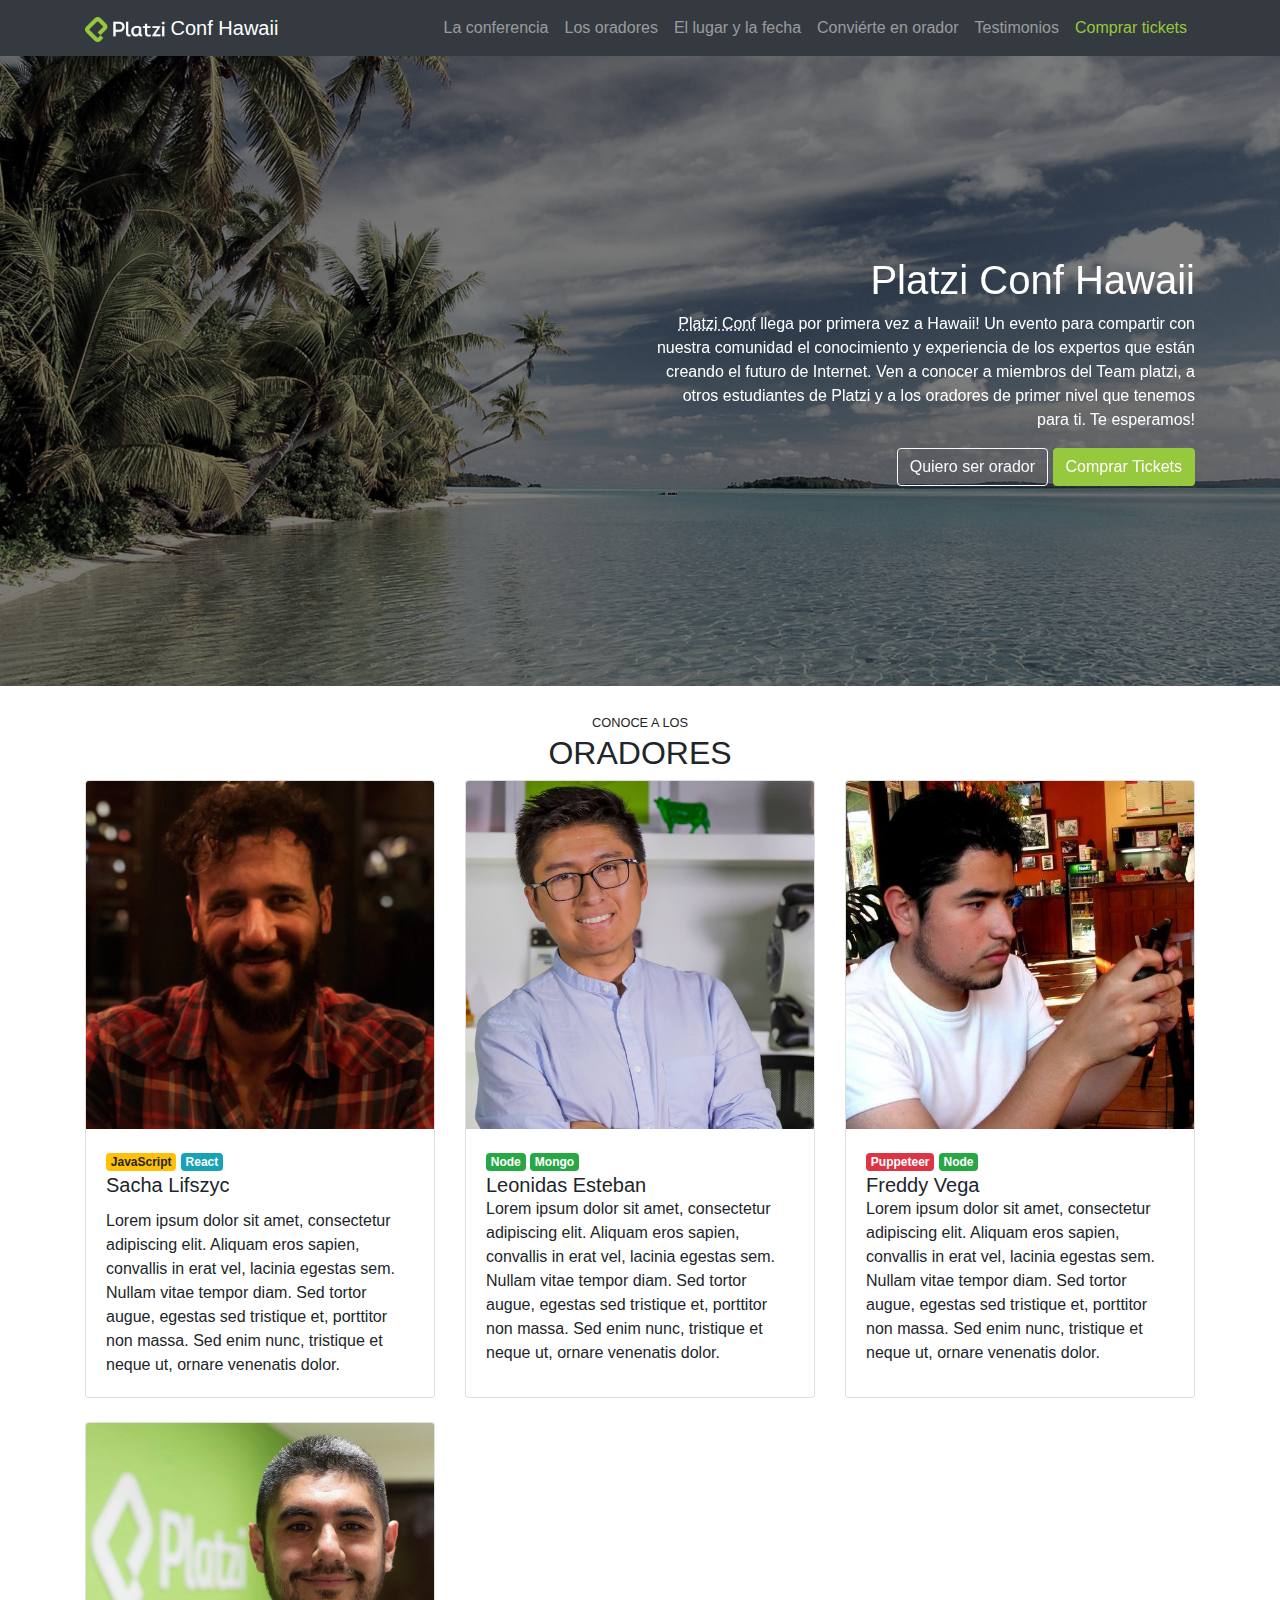
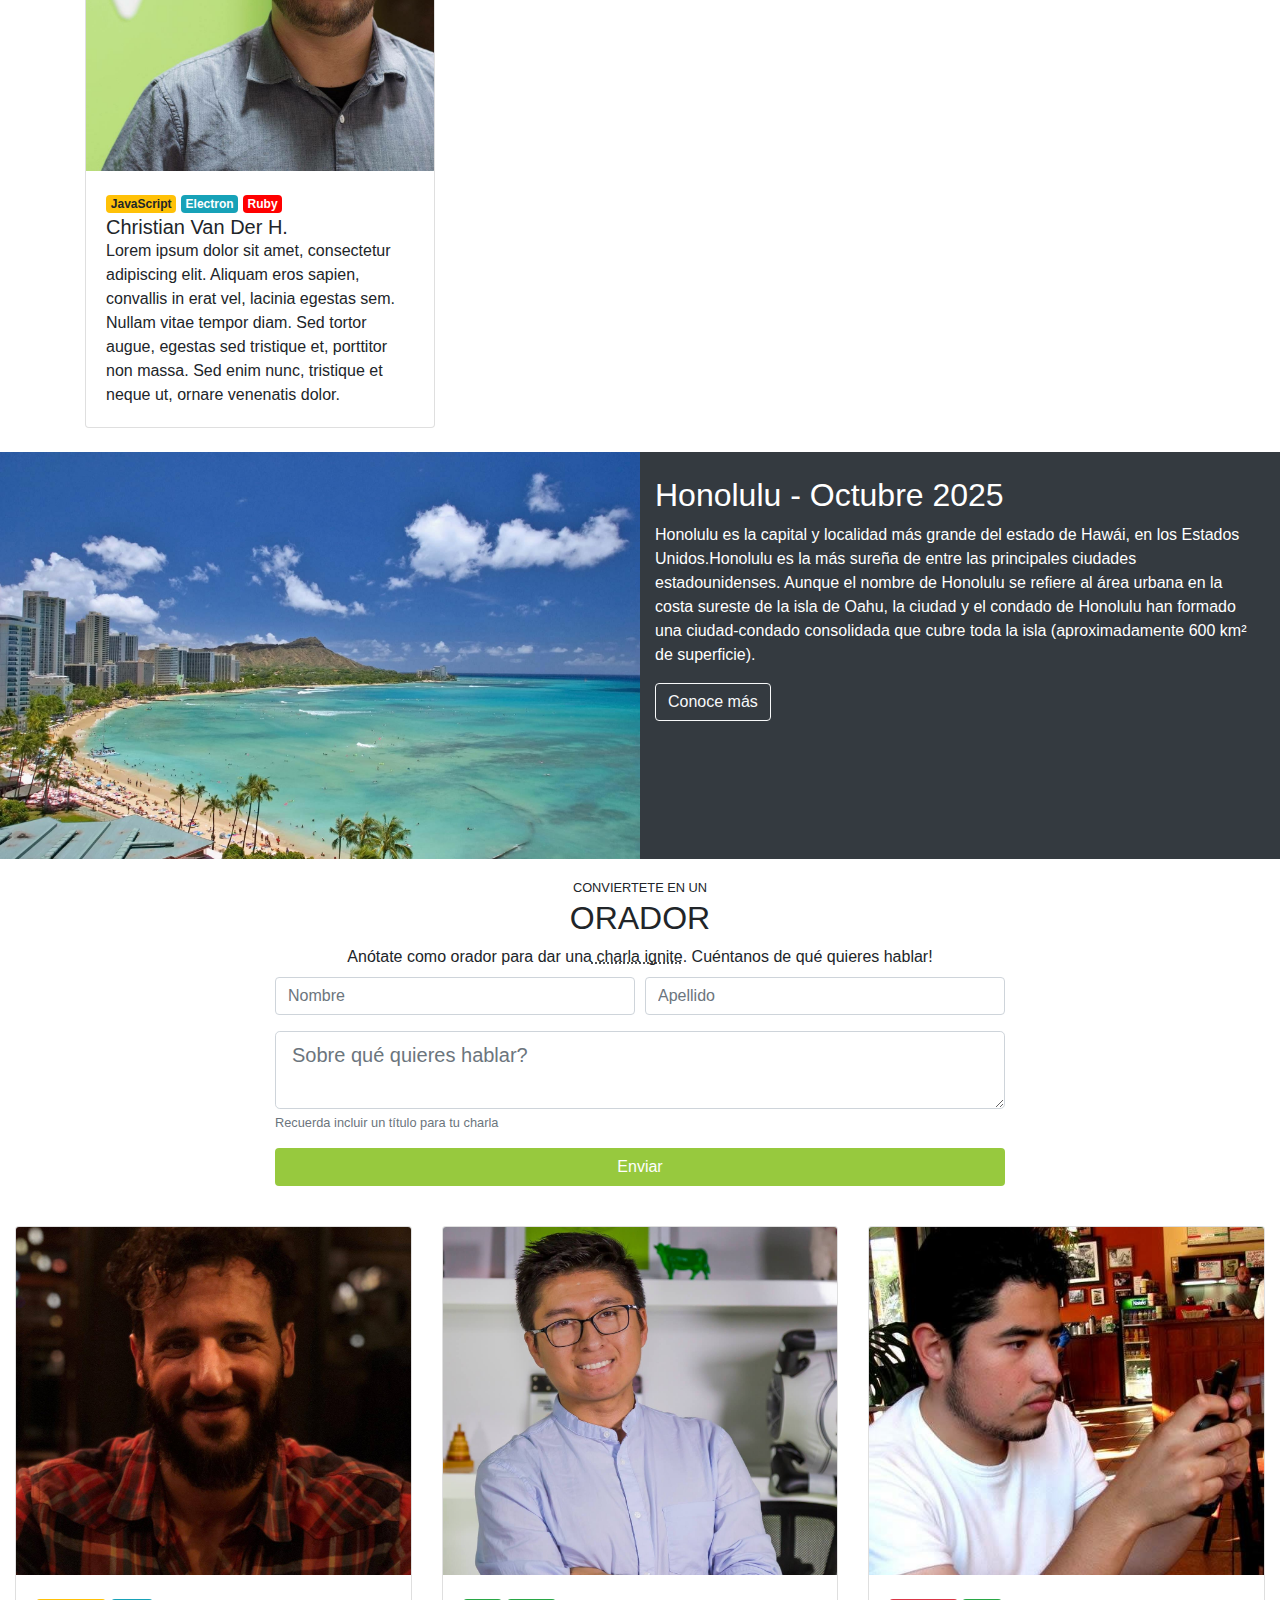
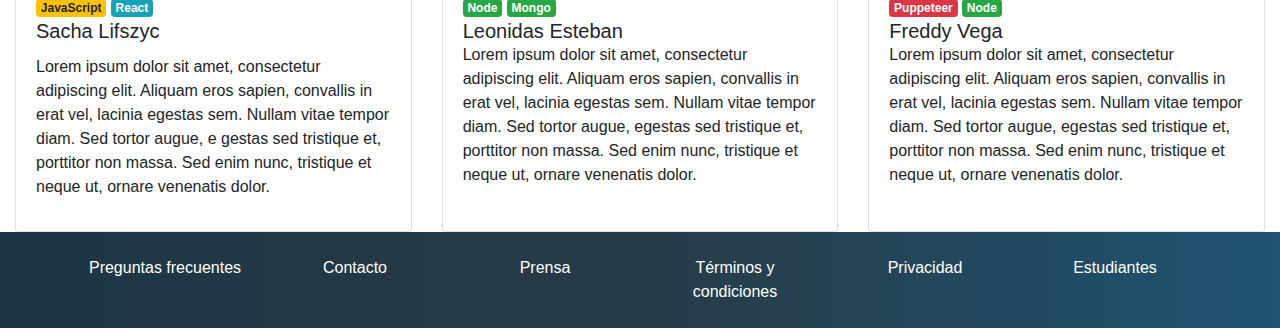
==== commit a0d658b8: "cards centradas" ====
--- a/index.html
+++ b/index.html
@@ -215,8 +215,8 @@
     </section>
       <!-- Testimonios -->
      <section id="testimonies" class="mt-4">
-      <div class="testimonial-carousel">
-        <div class="testimonial-slide">
+      <div class="testimonial-carousel d-flex">
+        <div class="testimonial-slide col-12 col-md-6 col-lg-4 mb-4-slide mx-auto">
           <div class="card">
             <img src="images/sacha.jpg" class="card-img-top" alt="Foto de Sacha">
             <div class="card-body">
@@ -229,9 +229,9 @@
                 gestas sed tristique et, porttitor non massa. Sed enim nunc, tristique et neque ut, ornare venenatis dolor. </p>
               </div>
               </div>
-          <p class="author">- John Smith</p>
-        </div>
-        <div class="testimonial-slide">
+        </div>
+     
+        <div class="testimonial-slide col-12 col-md-6 col-lg-4 mb-4-slide mx-auto">
           <div class="card">
             <img src="images/leonidas.jpeg" class="card-img-top" alt="Foto de Leonidas">
             <div class="card-body">
@@ -243,9 +243,8 @@
             <p class="card-text">Lorem ipsum dolor sit amet, consectetur adipiscing elit. Aliquam eros sapien, convallis in erat vel, lacinia egestas sem. Nullam vitae tempor diam. Sed tortor augue, egestas sed tristique et, porttitor non massa. Sed enim nunc, tristique et neque ut, ornare venenatis dolor. </p>
             </div>
             </div>
-          <p class="author">- Jane Doe</p>
-        </div>
-        <div class="testimonial-slide">
+        </div>
+        <div class="testimonial-slide col-12 col-md-6 col-lg-4 mb-4-slide mx-auto">
           <div class="card">
             <img src="images/freddy.jpeg" class="card-img-top" alt="Freddy Vega">
             <div class="card-body">
@@ -258,8 +257,8 @@
           </div>
       </div>
   </div>
-         <div class="testimonial-slide">
-          <div class="row">
+         <div class="testimonial-slide col-12 col-md-6 col-lg-4 mb-4 mx-auto">
+ 
             <div class="card">
                 <img src="images/cvander.jpeg" class="card-img-top" alt="Foto de Christian">
                 <div class="card-body">
@@ -273,12 +272,10 @@
                 </div>
             </div>
         </div>
-          <p class="author">- Emma Williams</p>
-        </div>
         <a class="prev" onclick="prevSlide()">&#10094;</a>
         <a class="next" onclick="nextSlide()">&#10095;</a>
-      </div>
-      
+   
+      </div>
     </section>
       <!-- /Testimonios -->
 
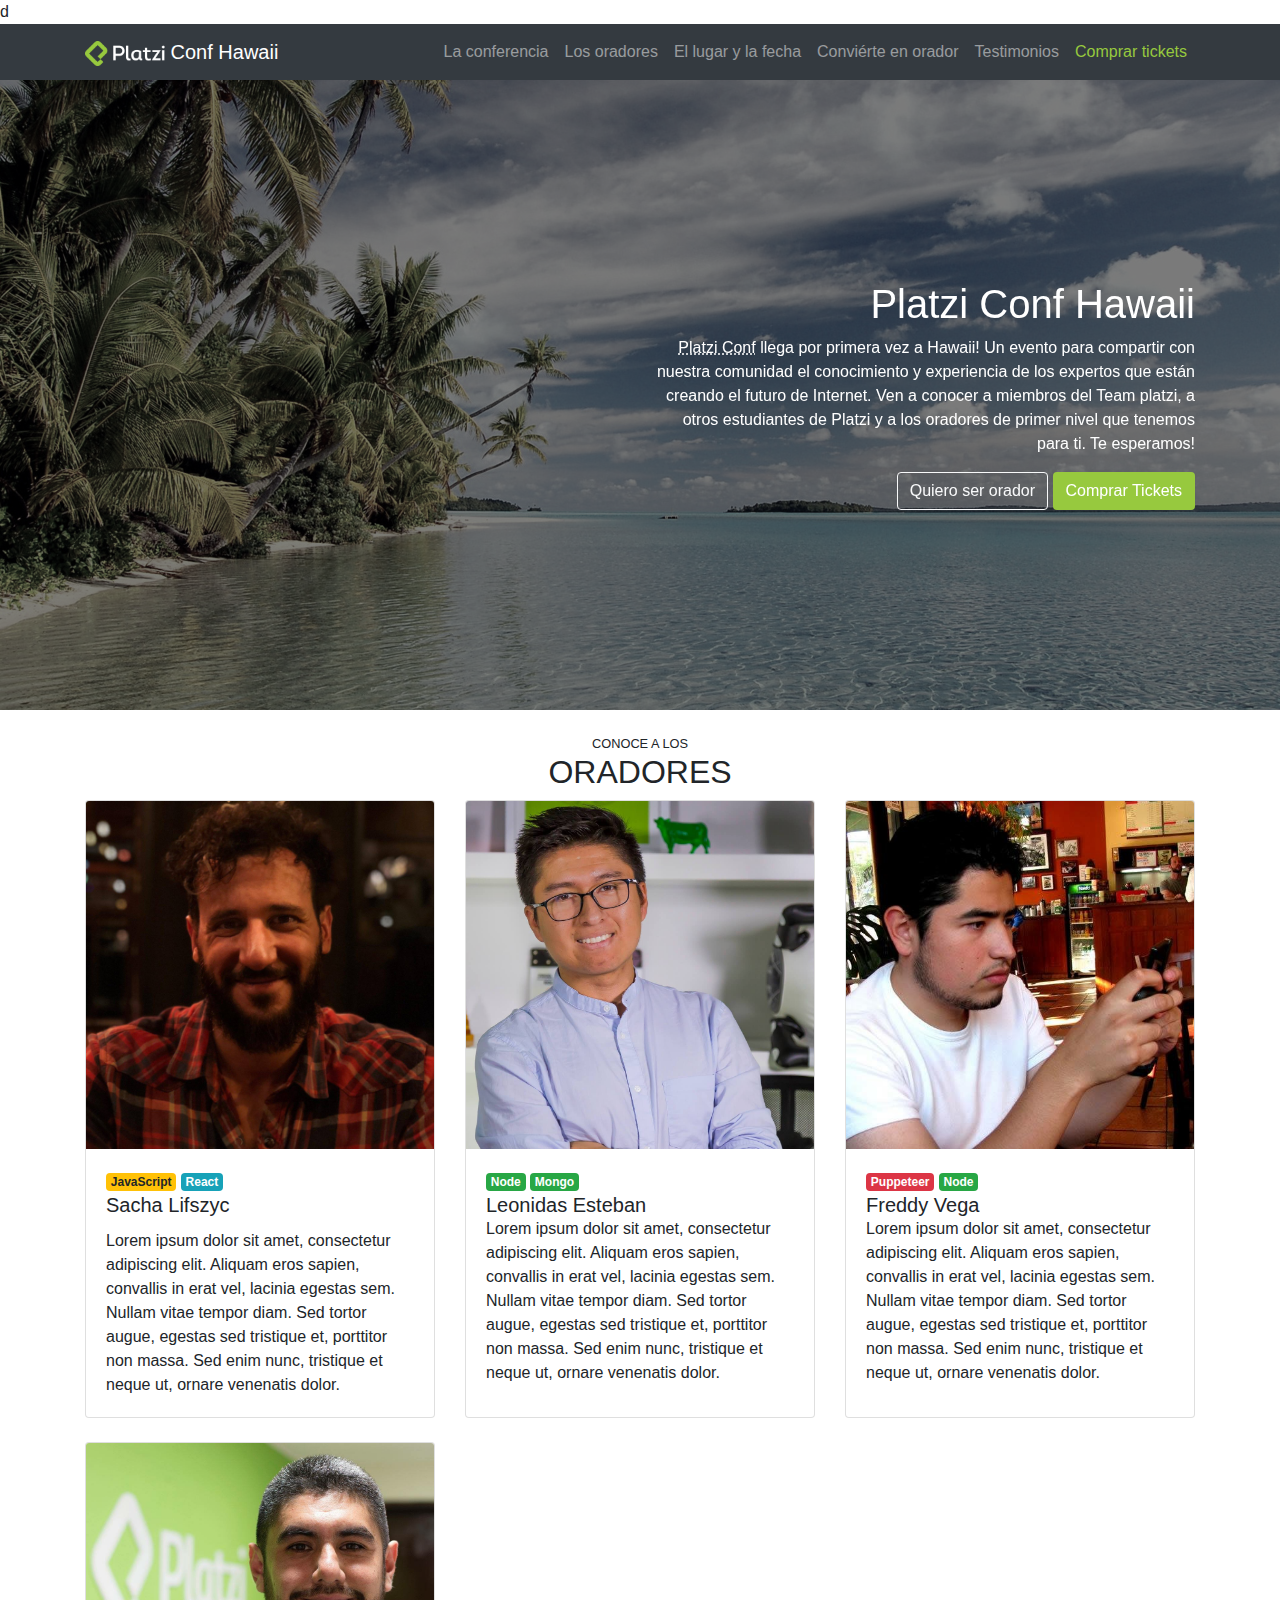
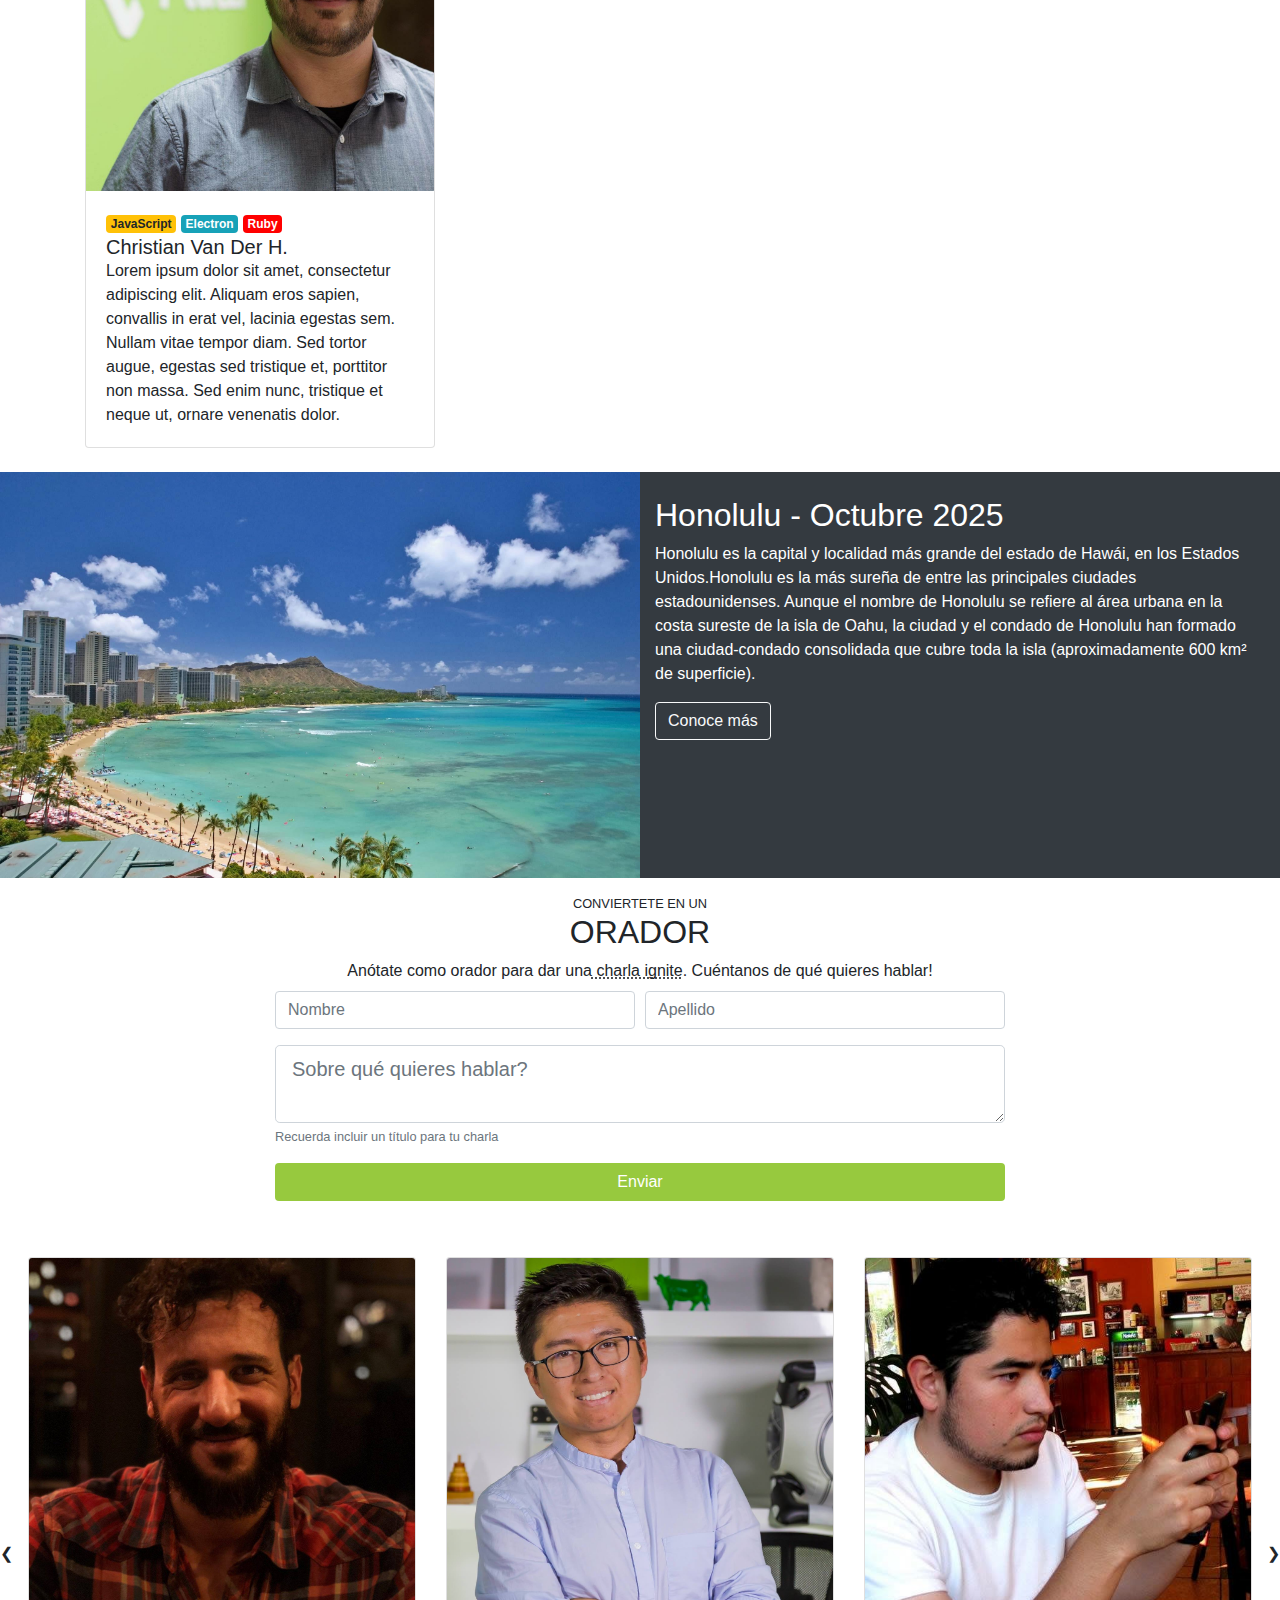
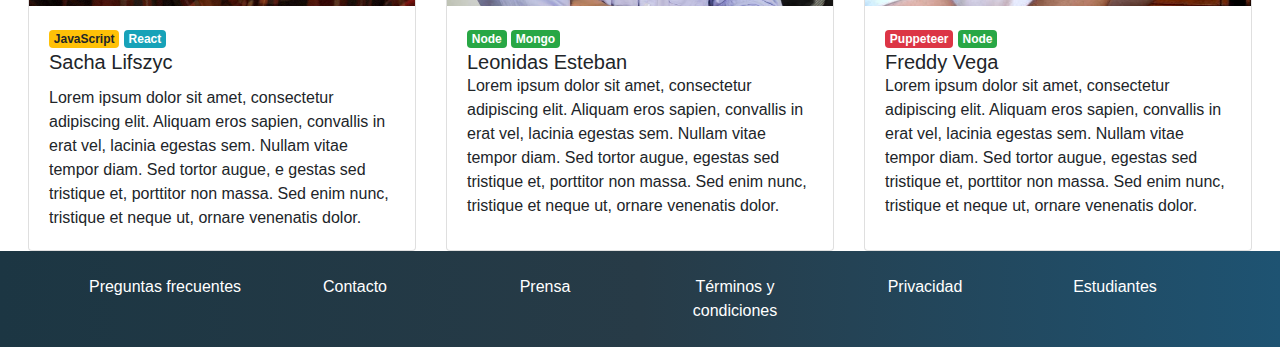
==== commit 7e0ef41b: "slides buttons fixed" ====
--- a/index.html
+++ b/index.html
@@ -1,4 +1,4 @@
-<!doctype html>
+d<!doctype html>
 <html lang="en">
   <head>
     <!-- Required meta tags -->
@@ -213,8 +213,10 @@
         </div>
       </div>
     </section>
-      <!-- Testimonios -->
-     <section id="testimonies" class="mt-4">
+    <!-- Testimonios -->
+    <section id="testimonies" class="mt-4">
+      <div class="container-section d-flex align-items-center">
+       <a class="prev" onclick="prevSlide()">&#10094;</a>
       <div class="testimonial-carousel d-flex">
         <div class="testimonial-slide col-12 col-md-6 col-lg-4 mb-4-slide mx-auto">
           <div class="card">
@@ -257,7 +259,7 @@
           </div>
       </div>
   </div>
-         <div class="testimonial-slide col-12 col-md-6 col-lg-4 mb-4 mx-auto">
+         <div class="testimonial-slide col-12 col-md-6 col-lg-4 mb-4-slide mx-auto">
  
             <div class="card">
                 <img src="images/cvander.jpeg" class="card-img-top" alt="Foto de Christian">
@@ -272,11 +274,14 @@
                 </div>
             </div>
         </div>
-        <a class="prev" onclick="prevSlide()">&#10094;</a>
-        <a class="next" onclick="nextSlide()">&#10095;</a>
-   
-      </div>
+        
+        
+      </div>
+      <a class="next" onclick="nextSlide()">&#10095;</a>
+
+    </div>
     </section>
+    
       <!-- /Testimonios -->
 
 
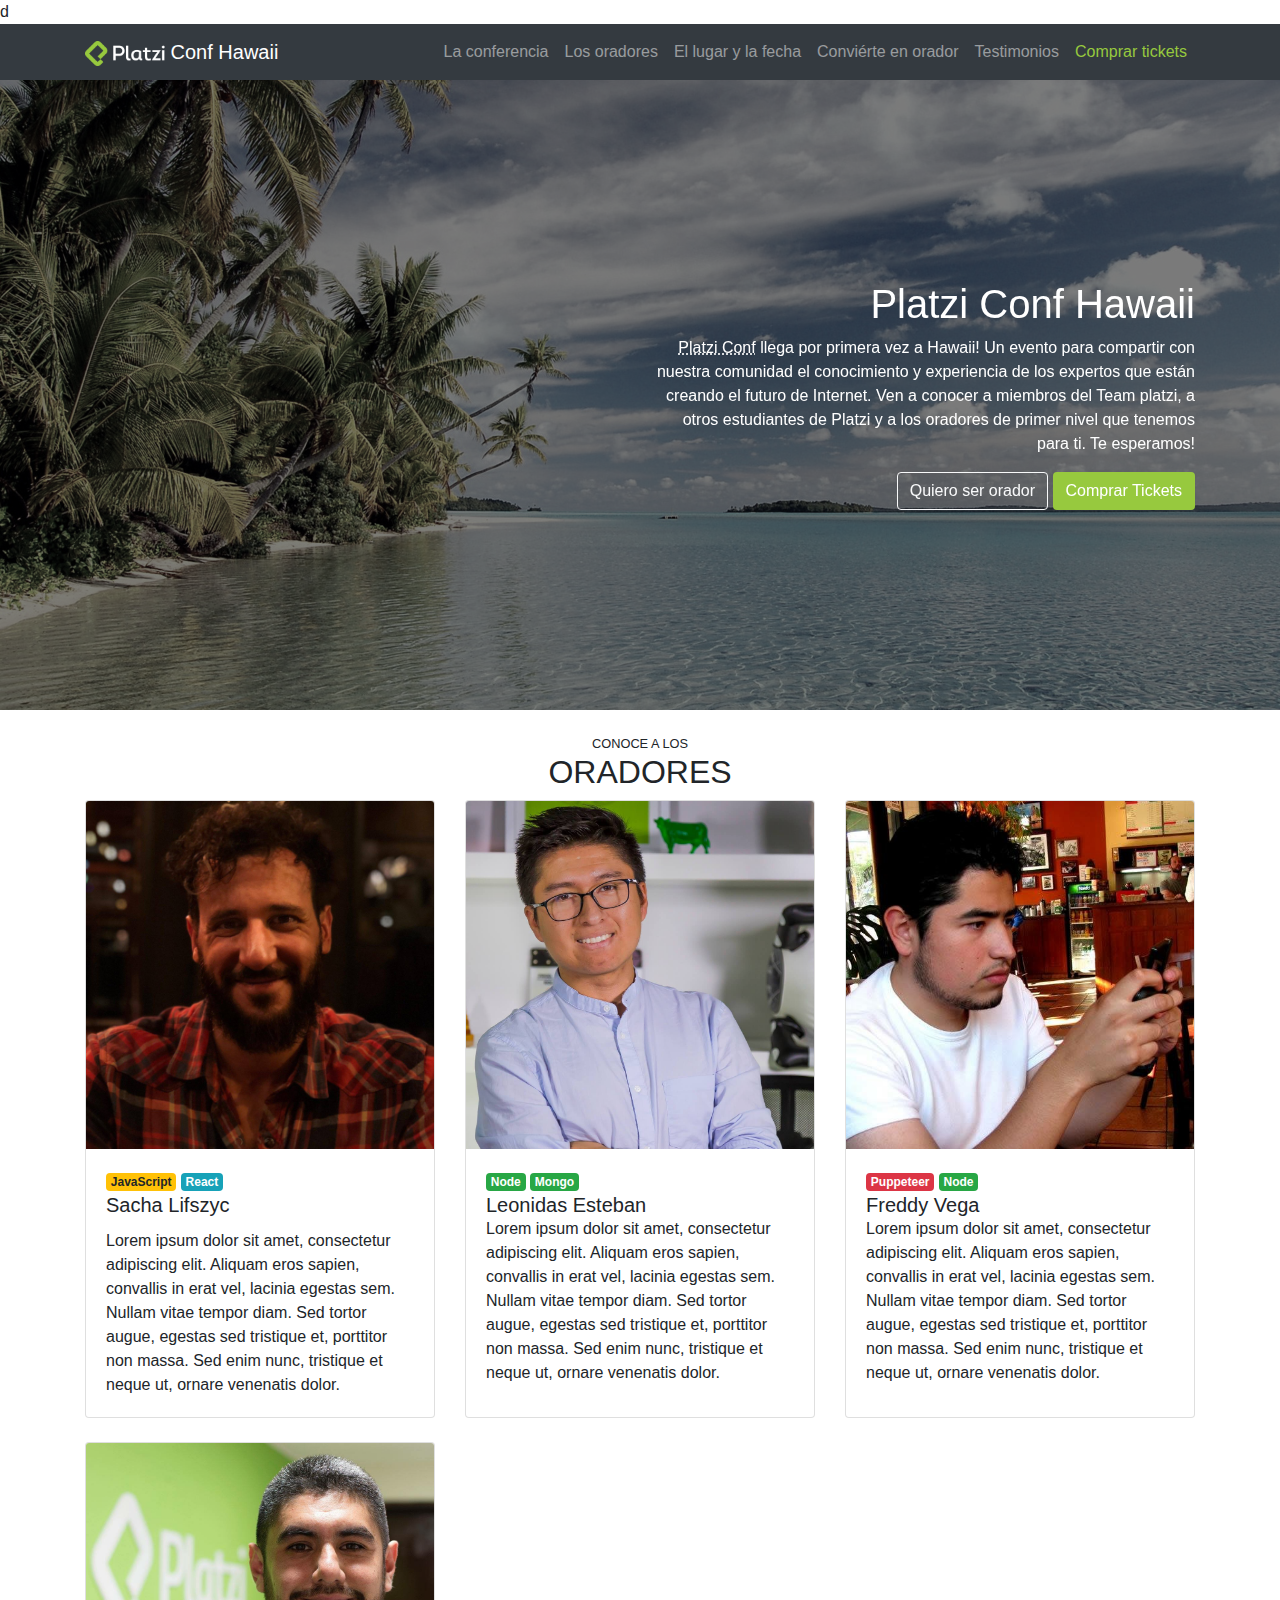
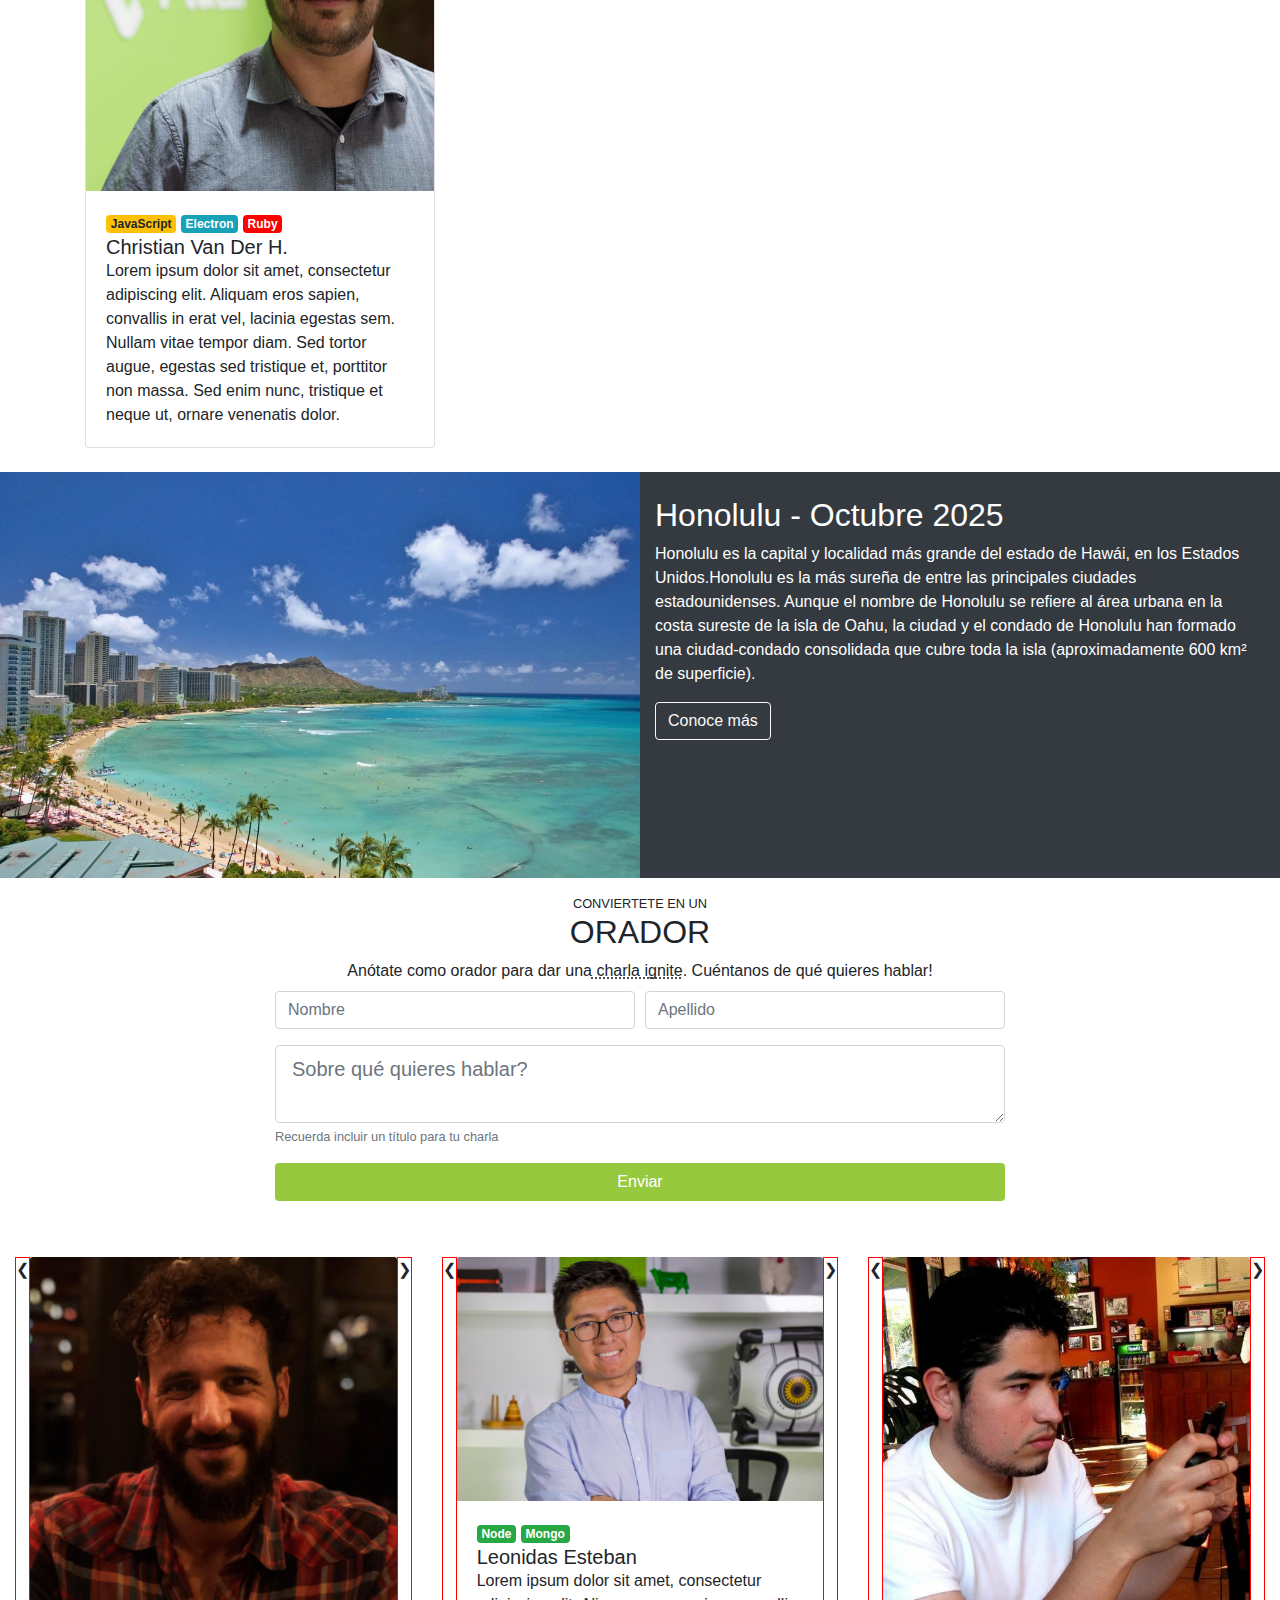
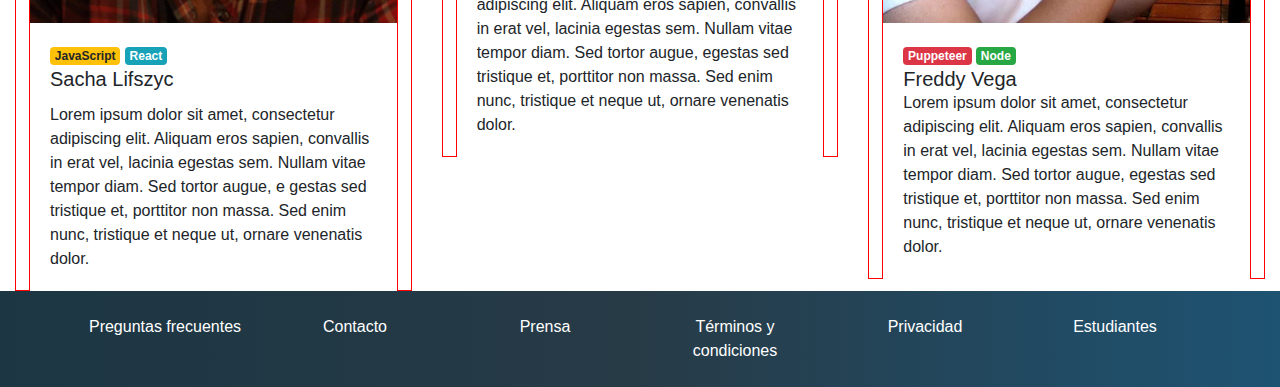
==== commit a1c33a0f: "anclas colocadas a los lados de la card de testimonios" ====
--- a/index.html
+++ b/index.html
@@ -216,10 +216,12 @@
     <!-- Testimonios -->
     <section id="testimonies" class="mt-4">
       <div class="container-section d-flex align-items-center">
-       <a class="prev" onclick="prevSlide()">&#10094;</a>
-      <div class="testimonial-carousel d-flex">
+<!--        <a class="prev" onclick="prevSlide()">&#10094;</a>
+ -->      <div class="testimonial-carousel d-flex">
         <div class="testimonial-slide col-12 col-md-6 col-lg-4 mb-4-slide mx-auto">
-          <div class="card">
+          <div class="card-flex d-flex">
+            <a class="prev carousel-button" onclick="prevSlide()"> &#10094; </a>
+            <div class="card-testimony">
             <img src="images/sacha.jpg" class="card-img-top" alt="Foto de Sacha">
             <div class="card-body">
               <div class="badges">
@@ -230,55 +232,84 @@
               <p class="card-text">Lorem ipsum dolor sit amet, consectetur adipiscing elit. Aliquam eros sapien, convallis in erat vel, lacinia egestas sem. Nullam vitae tempor diam. Sed tortor augue, e
                 gestas sed tristique et, porttitor non massa. Sed enim nunc, tristique et neque ut, ornare venenatis dolor. </p>
               </div>
-              </div>
+            </div>
+              <a class="next carousel-button" onclick="nextSlide()"> &#10095; </a>
+
+              </div>
+
         </div>
      
         <div class="testimonial-slide col-12 col-md-6 col-lg-4 mb-4-slide mx-auto">
-          <div class="card">
-            <img src="images/leonidas.jpeg" class="card-img-top" alt="Foto de Leonidas">
+          <div class="card-flex d-flex">
+            <a class="prev carousel-button" onclick="prevSlide()">&#10094;</a>
+            <div class="card-testimony">
+                   <img src="images/leonidas.jpeg" class="card-img-top" alt="Foto de Leonidas">
             <div class="card-body">
-            <div class="badges">
+              <div class="badges">
             <span class="badge badge-success">Node</span>
             <span class="badge badge-success">Mongo</span>
-            </div>
-            <h5 class="card-title mb-0">Leonidas Esteban</h5>
+              </div>
+               <h5 class="card-title mb-0">Leonidas Esteban</h5>
             <p class="card-text">Lorem ipsum dolor sit amet, consectetur adipiscing elit. Aliquam eros sapien, convallis in erat vel, lacinia egestas sem. Nullam vitae tempor diam. Sed tortor augue, egestas sed tristique et, porttitor non massa. Sed enim nunc, tristique et neque ut, ornare venenatis dolor. </p>
-            </div>
-            </div>
+            
+              </div>
+            </div>
+              <a class="next carousel-button" onclick="nextSlide()">&#10095;</a>
+
+              </div>
+
         </div>
         <div class="testimonial-slide col-12 col-md-6 col-lg-4 mb-4-slide mx-auto">
-          <div class="card">
-            <img src="images/freddy.jpeg" class="card-img-top" alt="Freddy Vega">
+          <div class="card-flex d-flex">
+            <a class="prev carousel-button" onclick="prevSlide()">&#10094;</a>
+            <div class="card-testimony">
+                               <img src="images/freddy.jpeg" class="card-img-top" alt="Freddy Vega">
+
             <div class="card-body">
               <div class="badges">
                 <span class="badge badge-danger">Puppeteer</span>
                 <span class="badge badge-success">Node</span>
               </div>
-              <h5 class="card-title mb-0">Freddy Vega</h5>
+               <h5 class="card-title mb-0">Freddy Vega</h5>
               <p class="card-text">Lorem ipsum dolor sit amet, consectetur adipiscing elit. Aliquam eros sapien, convallis in erat vel, lacinia egestas sem. Nullam vitae tempor diam. Sed tortor augue, egestas sed tristique et, porttitor non massa. Sed enim nunc, tristique et neque ut, ornare venenatis dolor.</p>
-          </div>
-      </div>
-  </div>
-         <div class="testimonial-slide col-12 col-md-6 col-lg-4 mb-4-slide mx-auto">
- 
-            <div class="card">
-                <img src="images/cvander.jpeg" class="card-img-top" alt="Foto de Christian">
-                <div class="card-body">
-                    <div class="badges">
-                      <span class="badge badge-warning">JavaScript</span>
+          
+            
+              </div>
+            </div>
+              <a class="next carousel-button" onclick="nextSlide()">&#10095;</a>
+
+              </div>
+
+        </div>
+        <div class="testimonial-slide col-12 col-md-6 col-lg-4 mb-4-slide mx-auto">
+          <div class="card-flex d-flex">
+            <a class="prev carousel-button" onclick="prevSlide()">&#10094;</a>
+            <div class="card-testimony">
+                                            <img src="images/cvander.jpeg" class="card-img-top" alt="Foto de Christian">
+
+
+            <div class="card-body">
+              <div class="badges">
+                  <span class="badge badge-warning">JavaScript</span>
                       <span class="badge badge-info">Electron</span>
                       <span class="badge badge-info">Ruby</span>
-                    </div>
-                    <h5 class="card-title mb-0">Christian Van Der H.</h5>
-                    <p class="card-text">Lorem ipsum dolor sit amet, consectetur adipiscing elit. Aliquam eros sapien, convallis in erat vel, lacinia egestas sem. Nullam vitae tempor diam. Sed tortor augue, egestas sed tristique et, porttitor non massa. Sed enim nunc, tristique et neque ut, ornare venenatis dolor. </p>
-                </div>
-            </div>
+              </div>
+               <h5 class="card-title mb-0">Christian Van Der H.</h5>
+                    <p class="card-text">Lorem ipsum dolor sit amet, consectetur adipiscing elit. Aliquam eros sapien, convallis in erat vel, lacinia egestas sem. Nullam vitae tempor diam. Sed tortor augue, egestas sed tristique et, porttitor non massa. Sed enim nunc, tristique et neque ut, ornare venenatis dolor. </p>
+                
+            
+              </div>
+            </div>
+              <a class="next carousel-button" onclick="nextSlide()">&#10095;</a>
+
+              </div>
+
         </div>
         
         
       </div>
-      <a class="next" onclick="nextSlide()">&#10095;</a>
-
+<!--       <a class="next" onclick="nextSlide()">&#10095;</a>
+ -->
     </div>
     </section>
     
--- a/css/index.css
+++ b/css/index.css
@@ -86,4 +86,19 @@
 .footer {
 	background: linear-gradient(90deg, #1c3643 0, #273b47 50%, #1e5372);
 }
-*/+*/
+
+.carousel-button {
+	border: 1px solid red;
+	/* display: inline-block !important; 
+ */
+ display: inline-block 
+ }
+
+ .card-testimony{
+	display: inline-block;
+ }
+
+ .card-flex{
+	display: flex;
+ }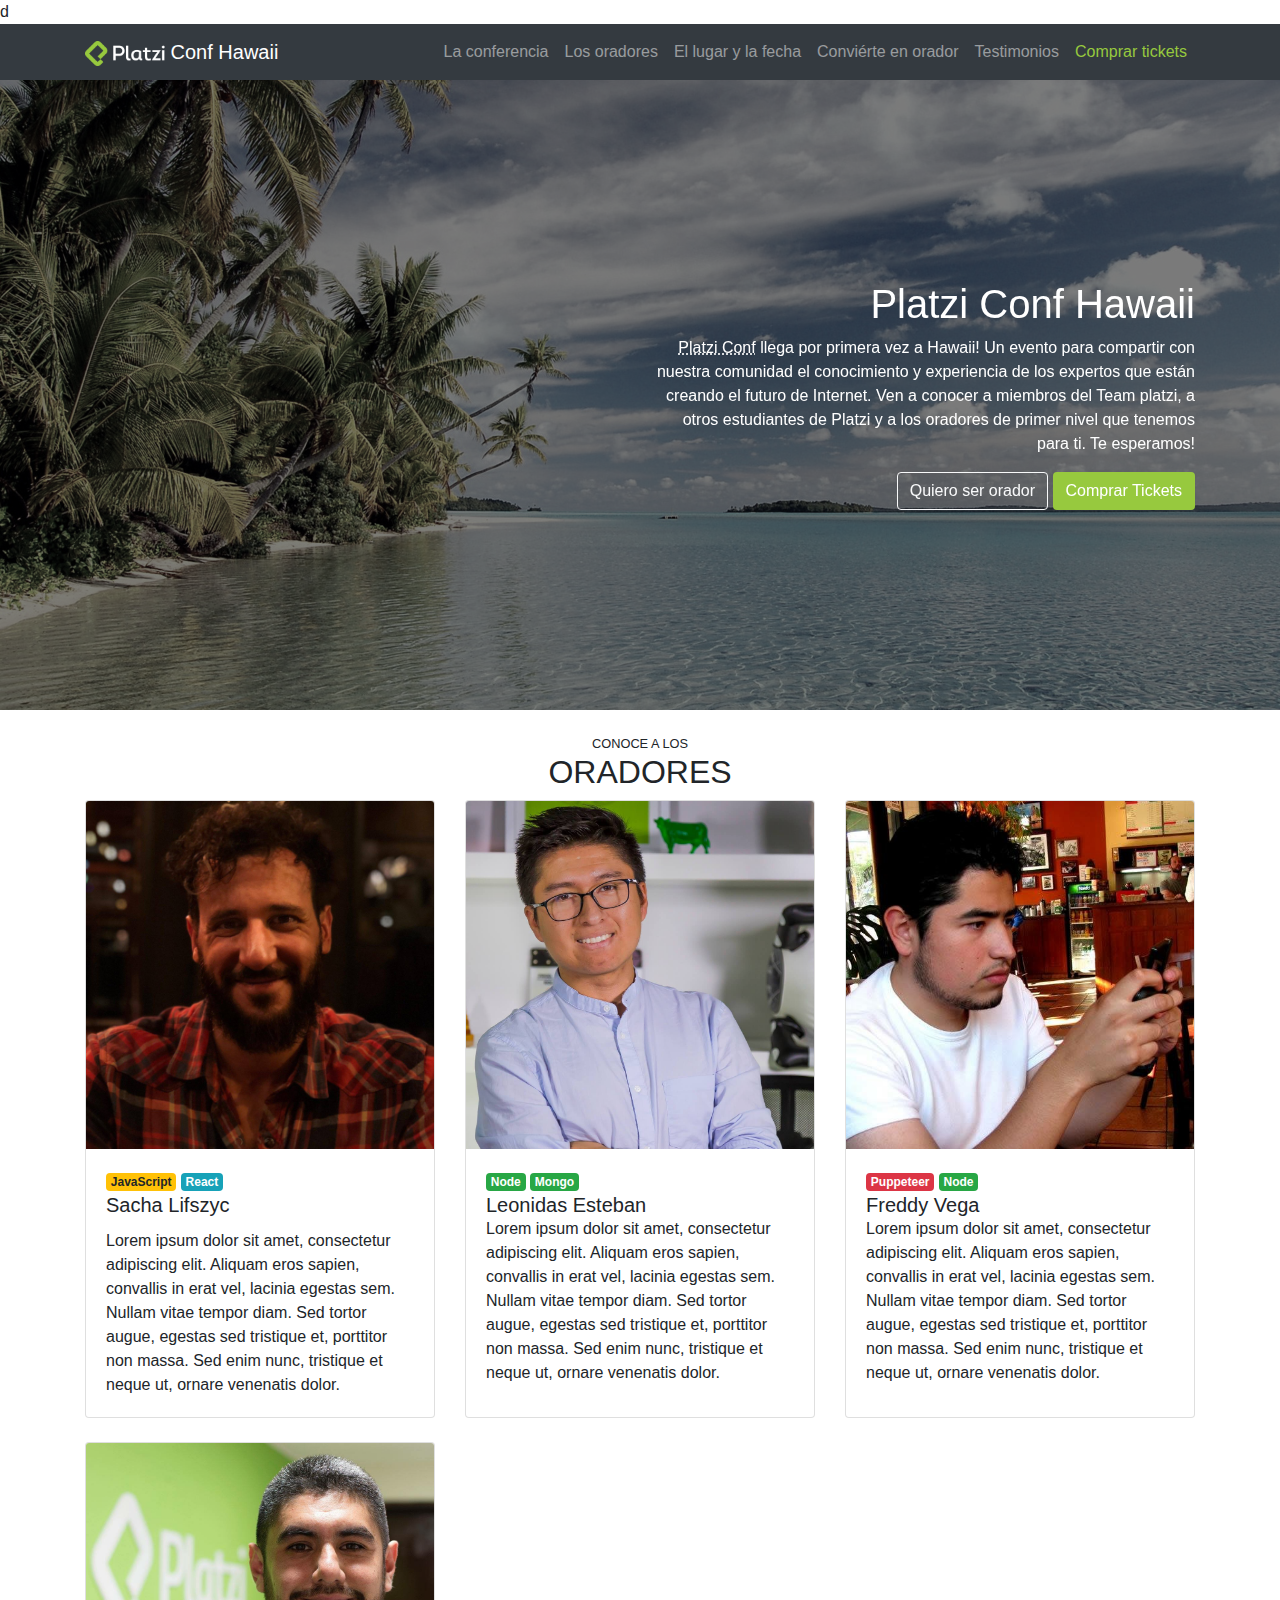
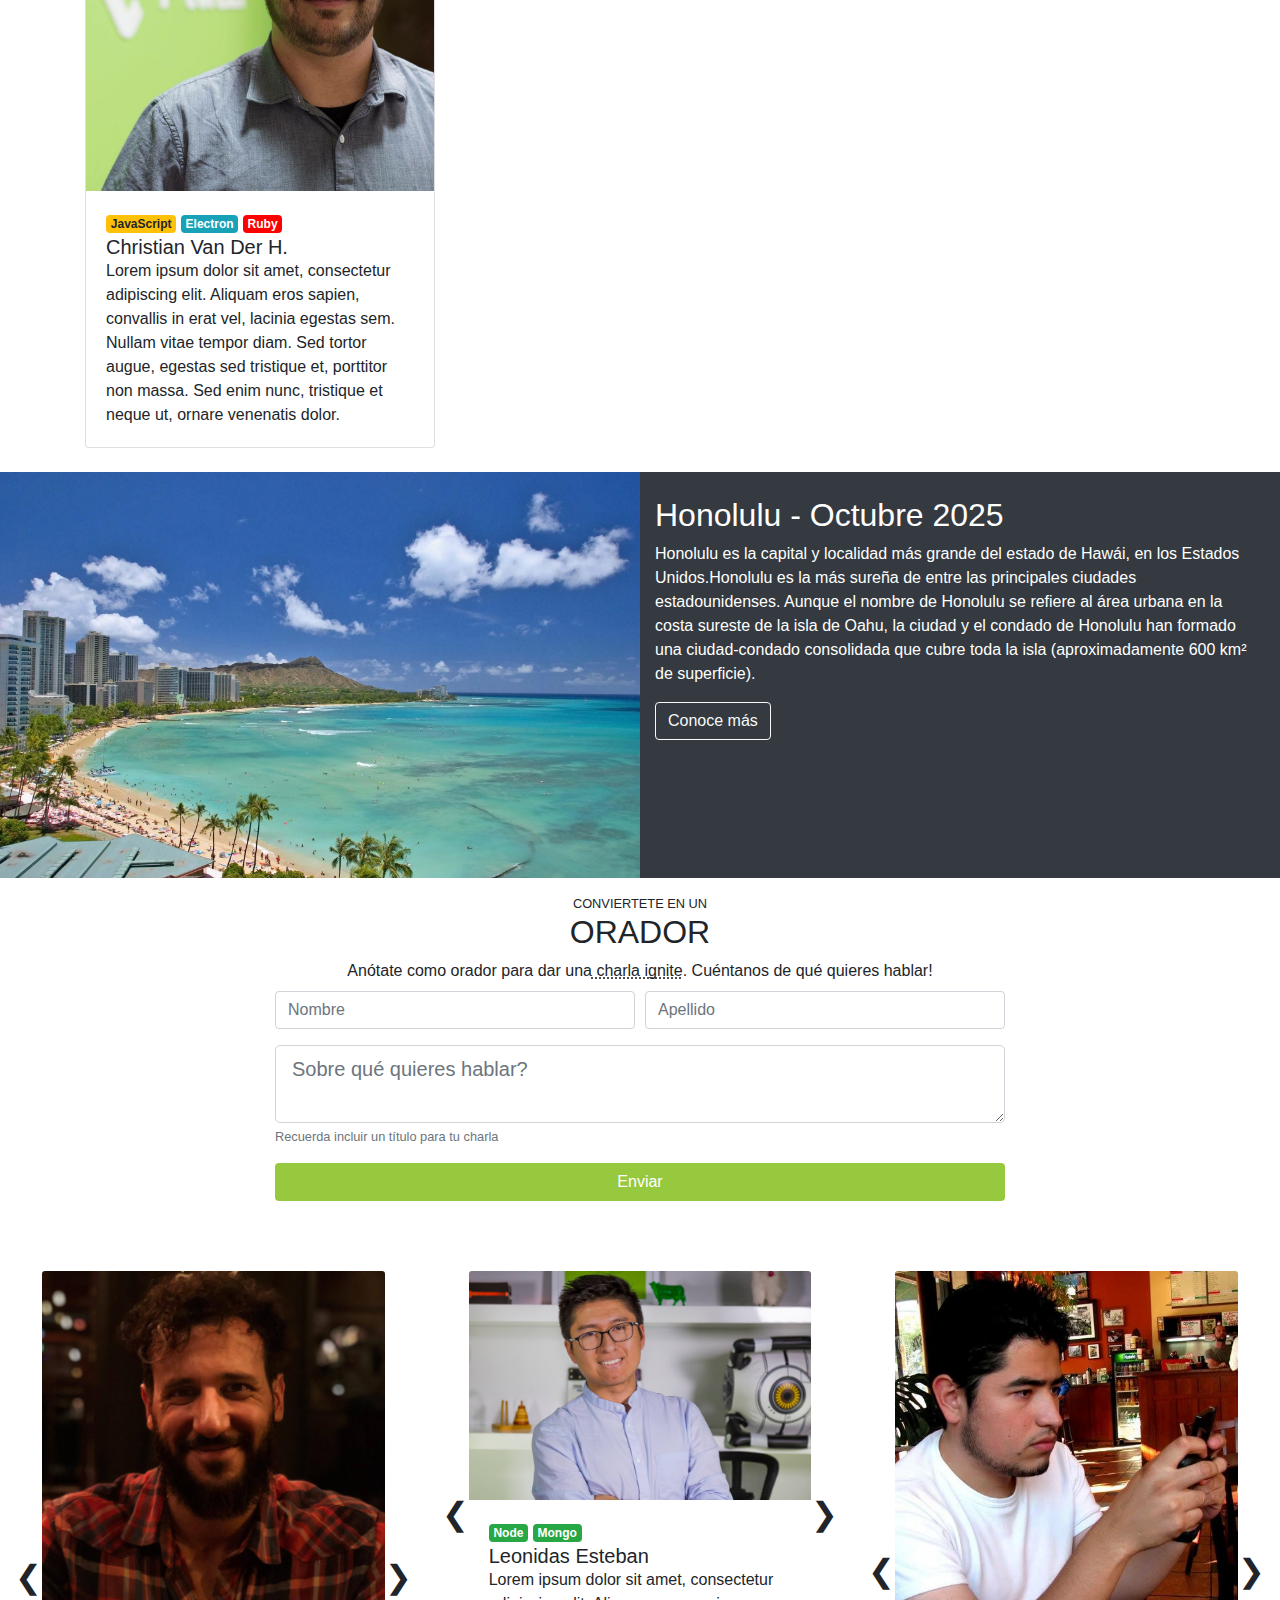
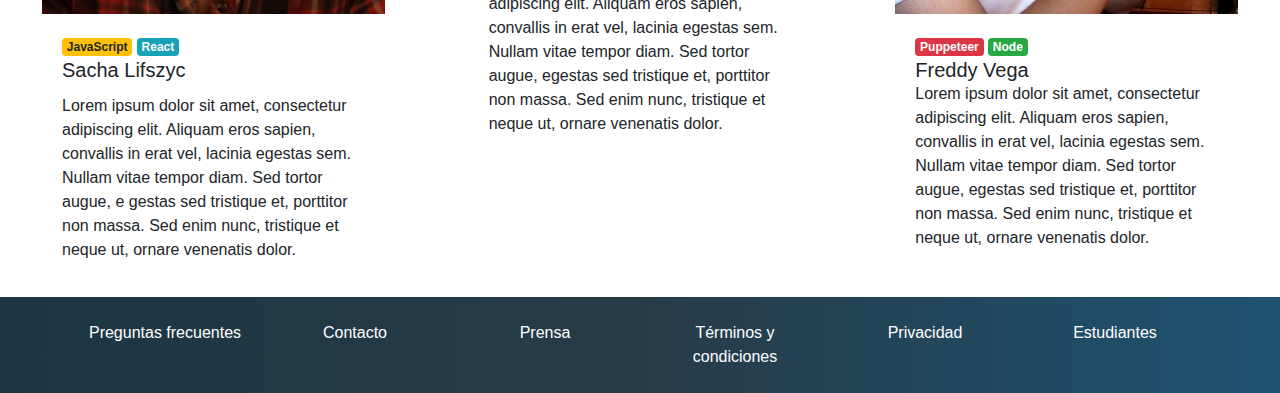
==== commit b07893fc: "footer fixed througth applying box-sizing to section testimonies" ====
--- a/index.html
+++ b/index.html
@@ -215,7 +215,7 @@
     </section>
     <!-- Testimonios -->
     <section id="testimonies" class="mt-4">
-      <div class="container-section d-flex align-items-center">
+      <div class="container-section-testimonies d-flex align-items-center">
 <!--        <a class="prev" onclick="prevSlide()">&#10094;</a>
  -->      <div class="testimonial-carousel d-flex">
         <div class="testimonial-slide col-12 col-md-6 col-lg-4 mb-4-slide mx-auto">
--- a/css/index.css
+++ b/css/index.css
@@ -89,10 +89,14 @@
 */
 
 .carousel-button {
-	border: 1px solid red;
-	/* display: inline-block !important; 
- */
- display: inline-block 
+	font-size: 2rem;
+/* 	border: 1px solid red;
+ */	/* display: inline-block !important; 
+ 	*/
+    display: flex;
+    align-items: center;
+    justify-content: center;
+
  }
 
  .card-testimony{
@@ -101,4 +105,9 @@
 
  .card-flex{
 	display: flex;
+ }
+
+ .container-section-testimonies{
+	box-sizing: border-box;
+	height: 40rem;
  }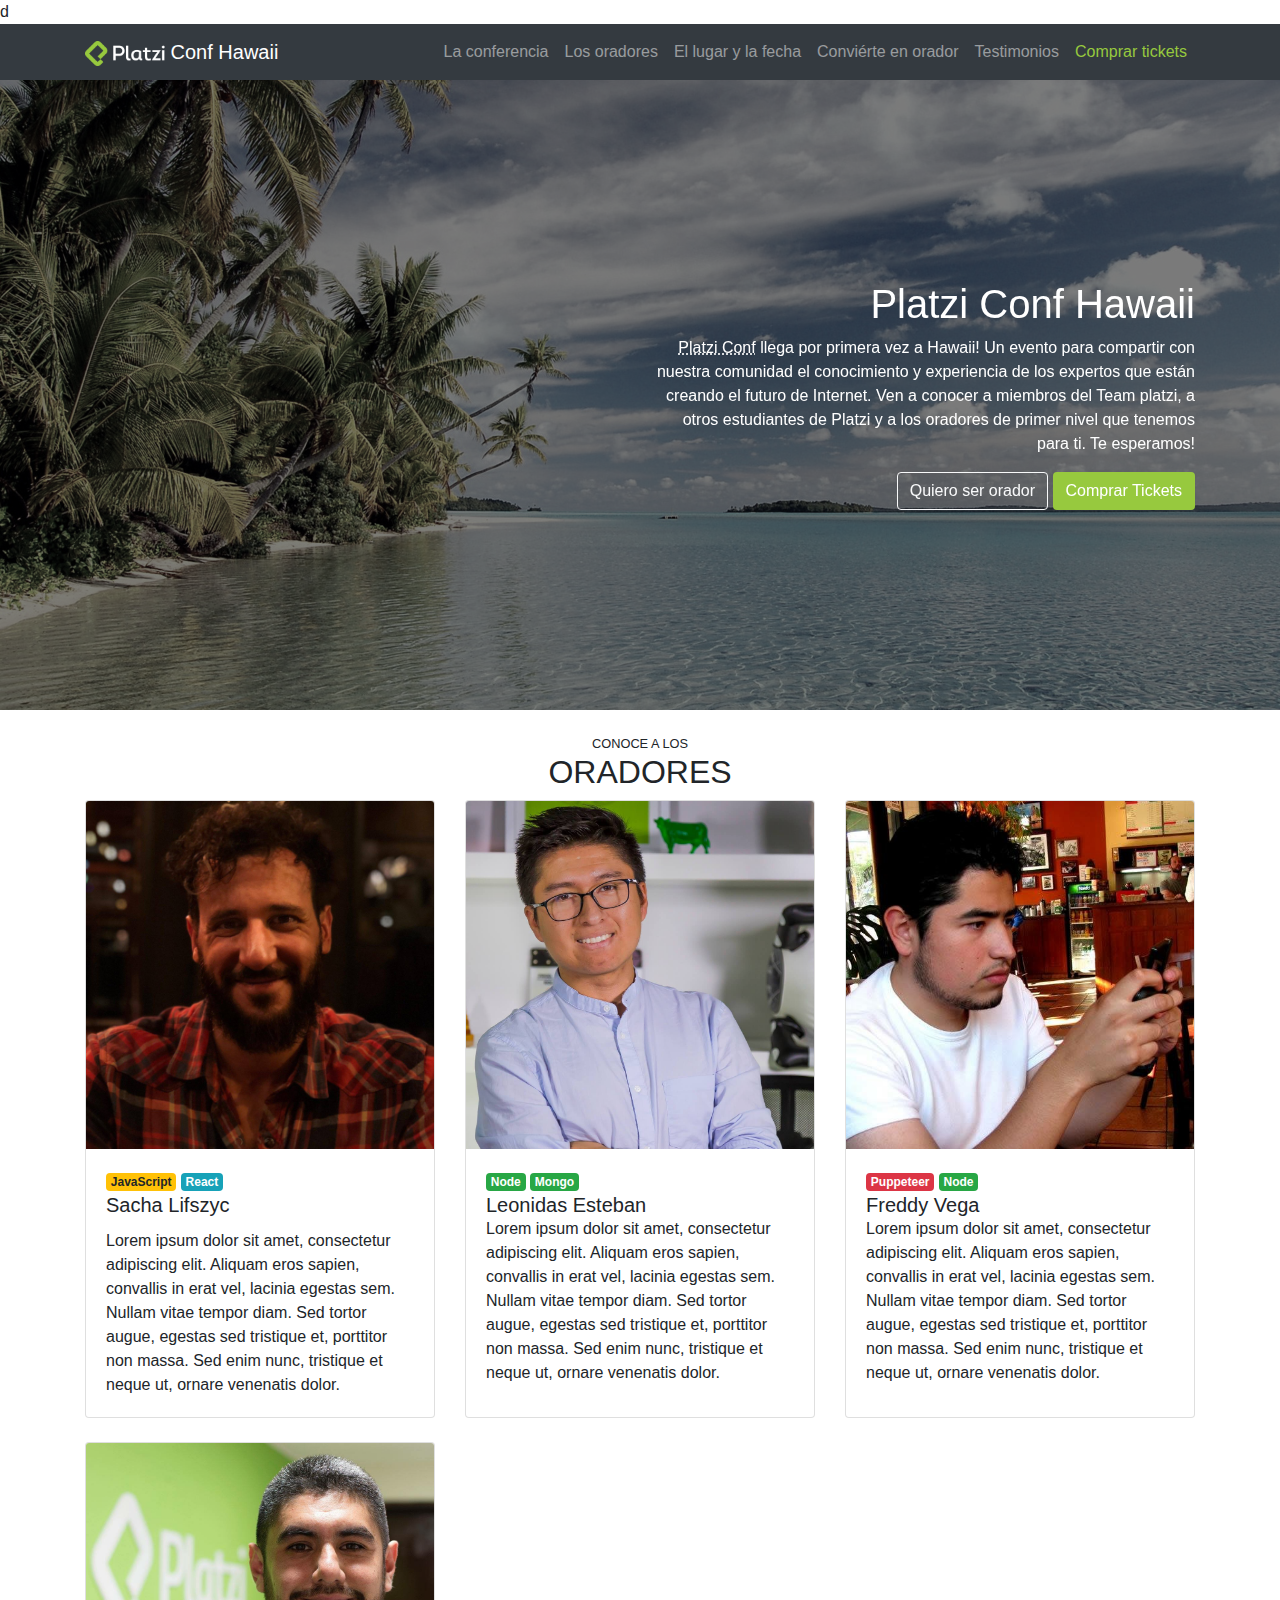
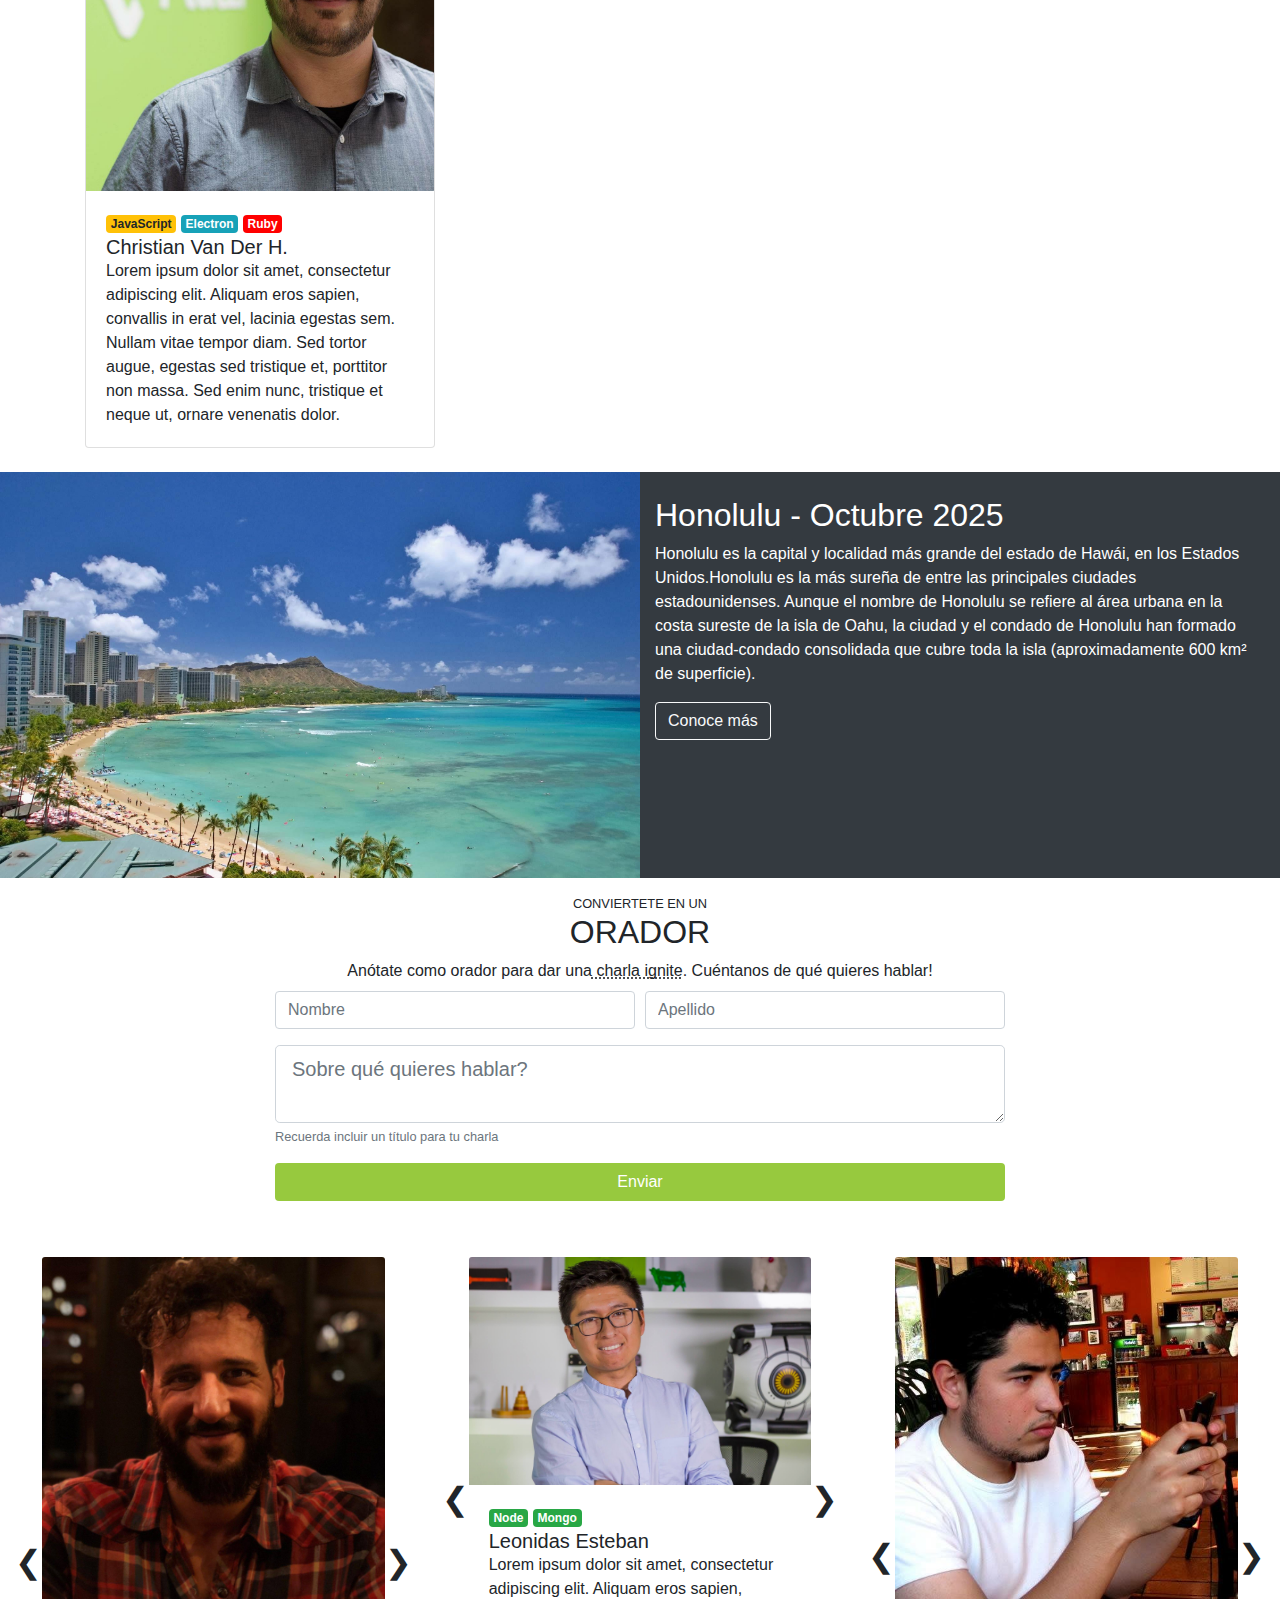
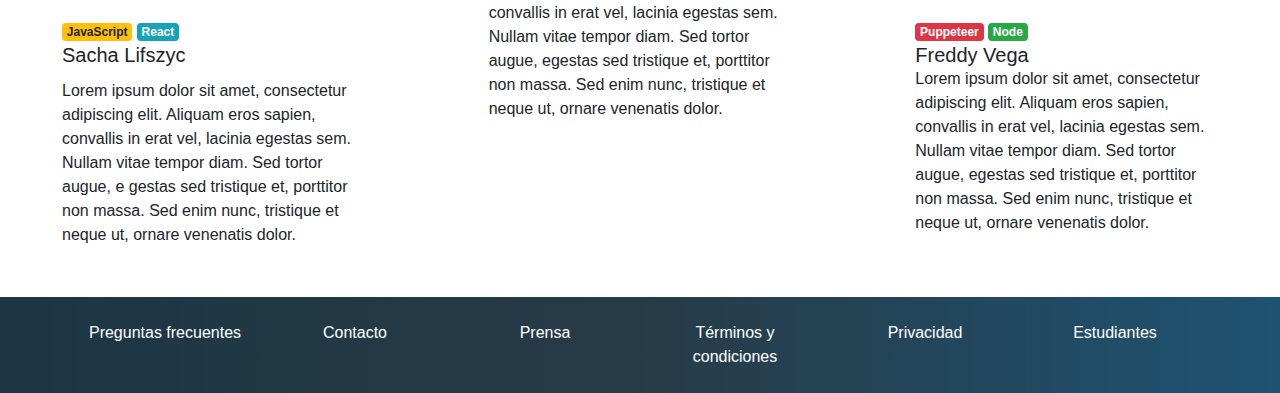
==== commit 57834ff1: "box-wrapper div added to fix testimonies content" ====
--- a/index.html
+++ b/index.html
@@ -215,6 +215,7 @@
     </section>
     <!-- Testimonios -->
     <section id="testimonies" class="mt-4">
+      <div class="box-wrapper">
       <div class="container-section-testimonies d-flex align-items-center">
 <!--        <a class="prev" onclick="prevSlide()">&#10094;</a>
  -->      <div class="testimonial-carousel d-flex">
@@ -311,6 +312,7 @@
 <!--       <a class="next" onclick="nextSlide()">&#10095;</a>
  -->
     </div>
+  </div>
     </section>
     
       <!-- /Testimonios -->
--- a/css/index.css
+++ b/css/index.css
@@ -107,7 +107,7 @@
 	display: flex;
  }
 
- .container-section-testimonies{
+ .box-wrapper{
 	box-sizing: border-box;
 	height: 40rem;
  }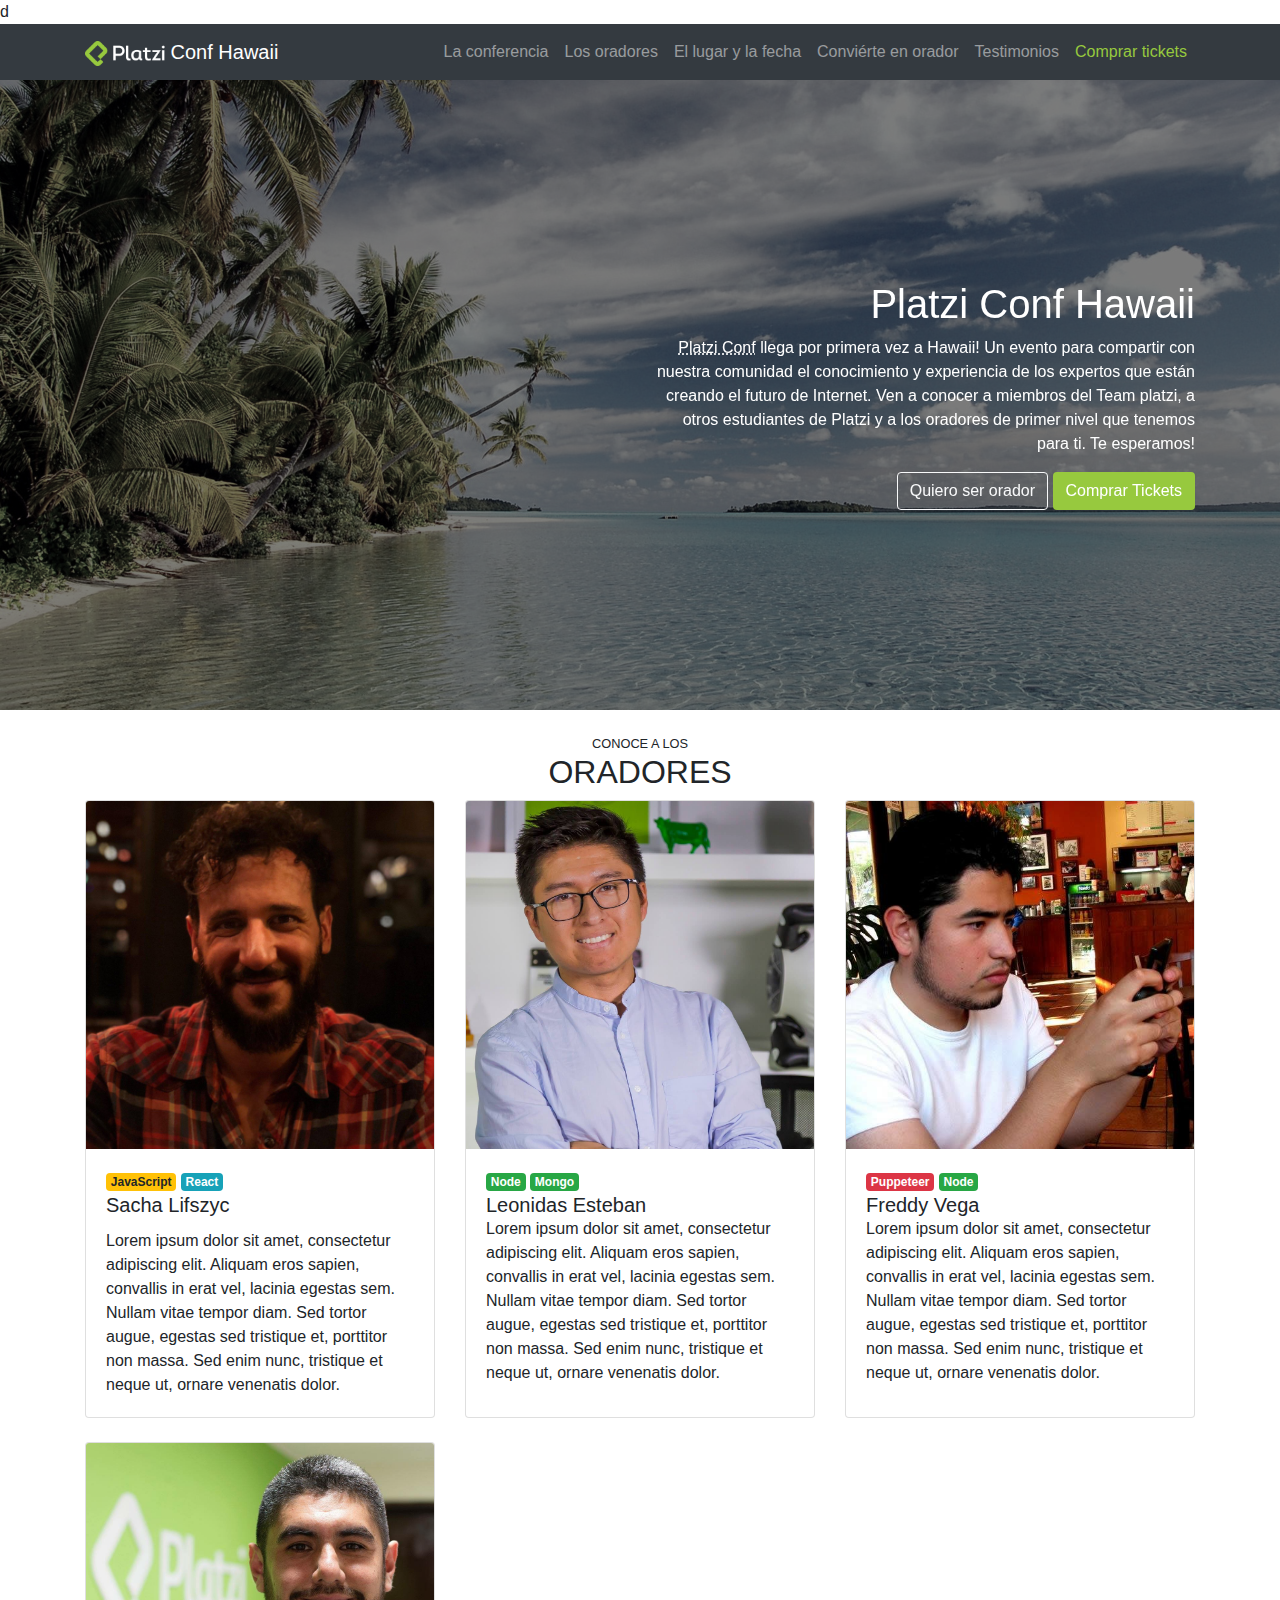
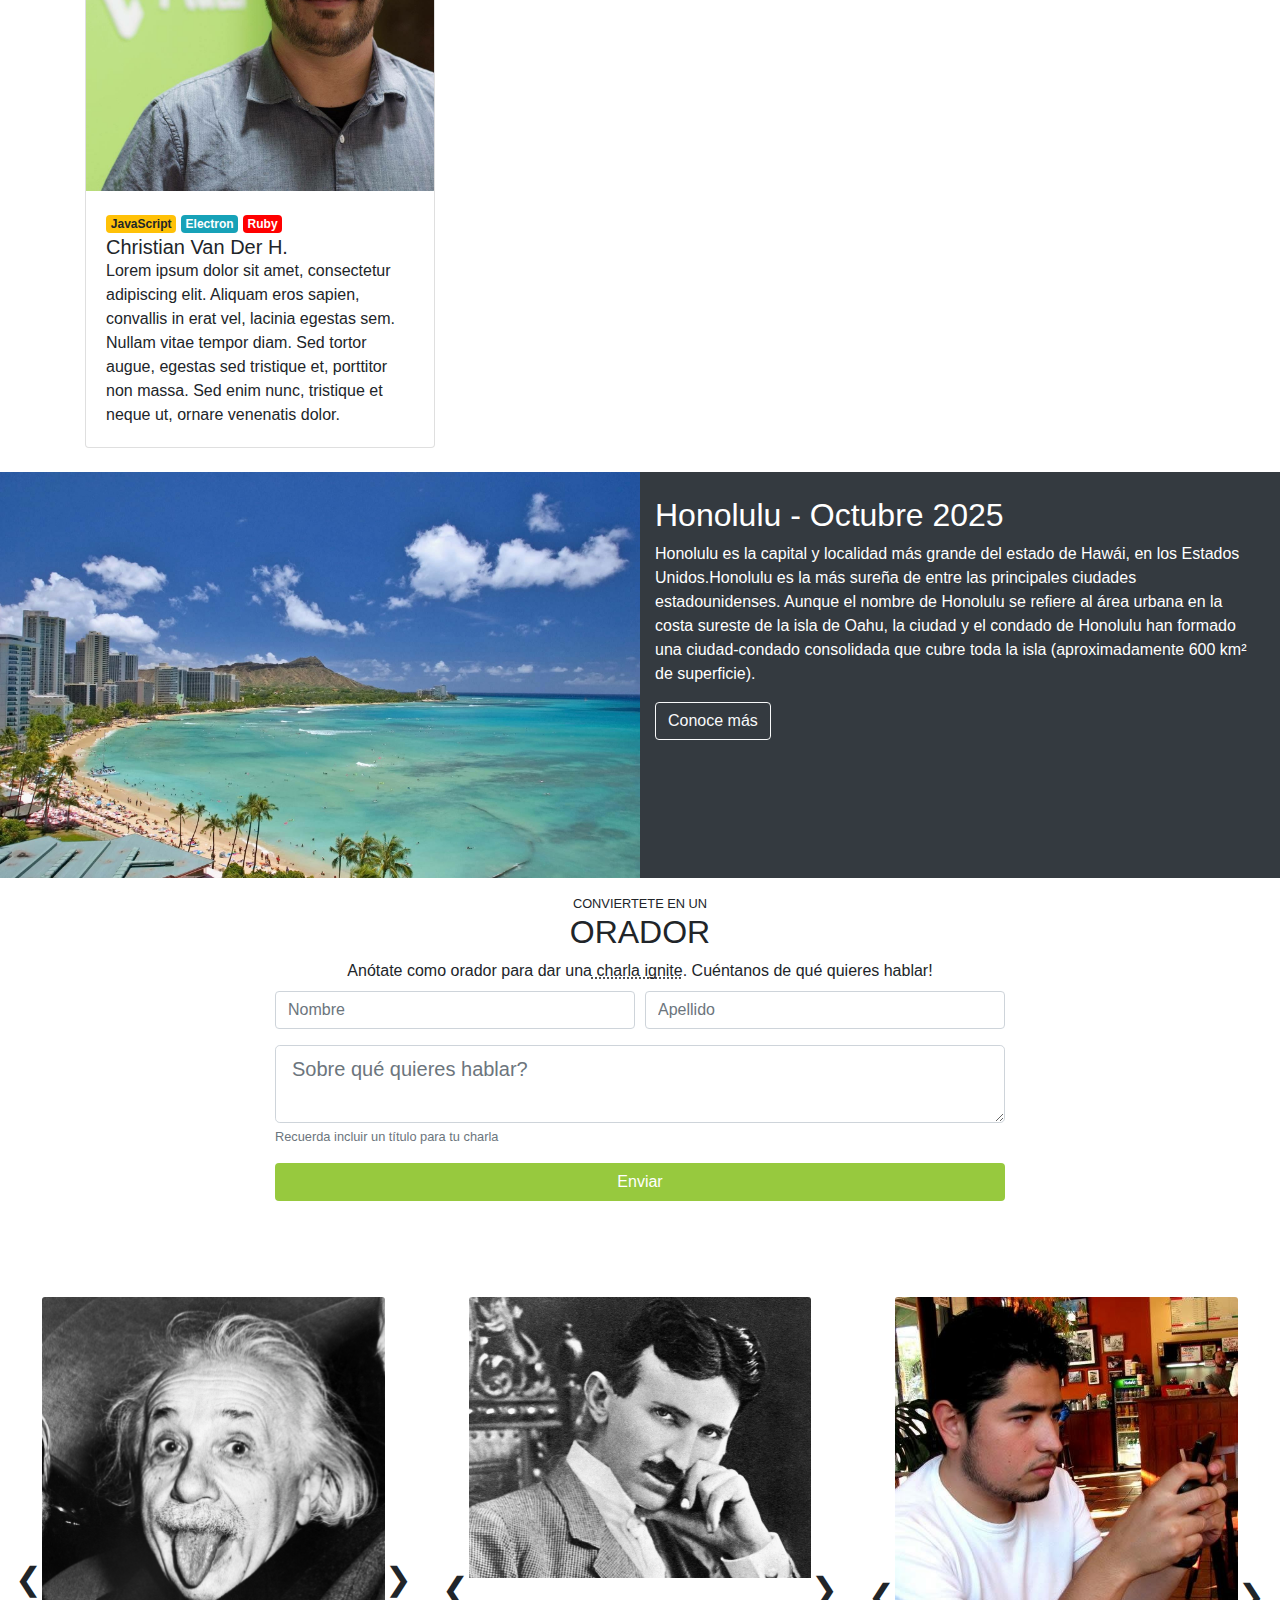
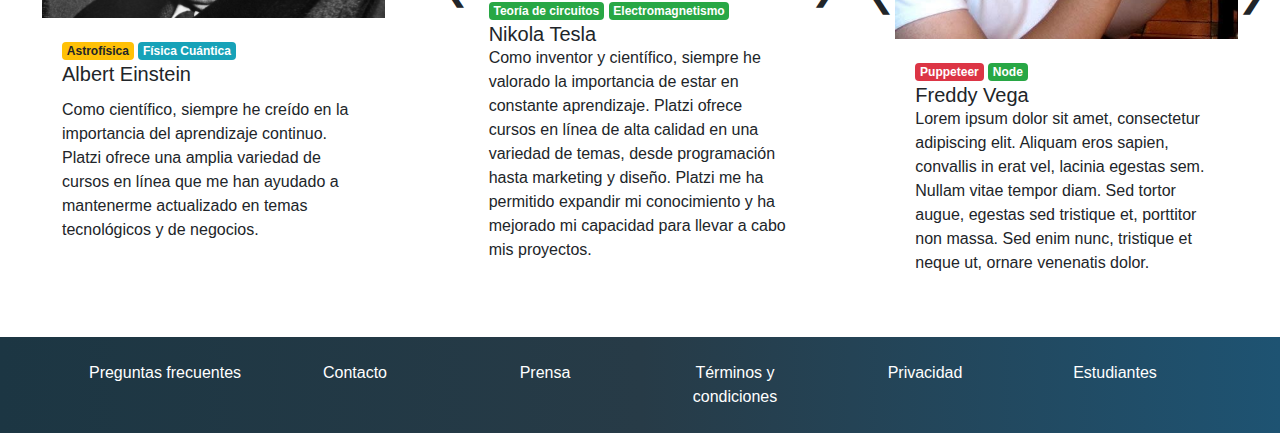
==== commit 469b41b1: "padding top added a box-wrapper (testimonies section)" ====
--- a/index.html
+++ b/index.html
@@ -223,16 +223,14 @@
           <div class="card-flex d-flex">
             <a class="prev carousel-button" onclick="prevSlide()"> &#10094; </a>
             <div class="card-testimony">
-            <img src="images/sacha.jpg" class="card-img-top" alt="Foto de Sacha">
+            <img src="images/AlbertEinstein.jpg" class="card-img-top" alt="Foto de Sacha">
             <div class="card-body">
               <div class="badges">
-                <span class="badge badge-warning">JavaScript</span>
-                <span class="badge badge-info">React</span>
-              </div>
-              <h5 class="card-title">Sacha Lifszyc</h5>
-              <p class="card-text">Lorem ipsum dolor sit amet, consectetur adipiscing elit. Aliquam eros sapien, convallis in erat vel, lacinia egestas sem. Nullam vitae tempor diam. Sed tortor augue, e
-                gestas sed tristique et, porttitor non massa. Sed enim nunc, tristique et neque ut, ornare venenatis dolor. </p>
-              </div>
+                <span class="badge badge-warning">Astrofísica</span>
+                <span class="badge badge-info">Física Cuántica</span>
+              </div>
+              <h5 class="card-title">Albert Einstein</h5>
+              <p class="card-text">Como científico, siempre he creído en la importancia del aprendizaje continuo. Platzi ofrece una amplia variedad de cursos en línea que me han ayudado a mantenerme actualizado en temas tecnológicos y de negocios. </div>
             </div>
               <a class="next carousel-button" onclick="nextSlide()"> &#10095; </a>
 
@@ -244,15 +242,14 @@
           <div class="card-flex d-flex">
             <a class="prev carousel-button" onclick="prevSlide()">&#10094;</a>
             <div class="card-testimony">
-                   <img src="images/leonidas.jpeg" class="card-img-top" alt="Foto de Leonidas">
+                   <img src="images/nikola-tesla.jpeg" class="card-img-top" alt="Foto de Leonidas">
             <div class="card-body">
               <div class="badges">
-            <span class="badge badge-success">Node</span>
-            <span class="badge badge-success">Mongo</span>
-              </div>
-               <h5 class="card-title mb-0">Leonidas Esteban</h5>
-            <p class="card-text">Lorem ipsum dolor sit amet, consectetur adipiscing elit. Aliquam eros sapien, convallis in erat vel, lacinia egestas sem. Nullam vitae tempor diam. Sed tortor augue, egestas sed tristique et, porttitor non massa. Sed enim nunc, tristique et neque ut, ornare venenatis dolor. </p>
-            
+            <span class="badge badge-success">Teoría de circuitos</span>
+            <span class="badge badge-success">Electromagnetismo</span>
+              </div>
+               <h5 class="card-title mb-0">Nikola Tesla</h5>
+            <p class="card-text">Como inventor y científico, siempre he valorado la importancia de estar en constante aprendizaje. Platzi ofrece cursos en línea de alta calidad en una variedad de temas, desde programación hasta marketing y diseño. Platzi me ha permitido expandir mi conocimiento y ha mejorado mi capacidad para llevar a cabo mis proyectos.
               </div>
             </div>
               <a class="next carousel-button" onclick="nextSlide()">&#10095;</a>
--- a/css/index.css
+++ b/css/index.css
@@ -88,6 +88,8 @@
 }
 */
 
+/* ---MAQUETACIÓN DE LA SECCIÓN DE TESTIMONIOS---
+ */
 .carousel-button {
 	font-size: 2rem;
 /* 	border: 1px solid red;
@@ -108,6 +110,13 @@
  }
 
  .box-wrapper{
+	margin-top: 4rem;
 	box-sizing: border-box;
 	height: 40rem;
- }+ }
+
+ @media only screen and (max-width: 768px) {
+	.box-wrapper {
+	padding-top: 4rem;
+	}
+	}